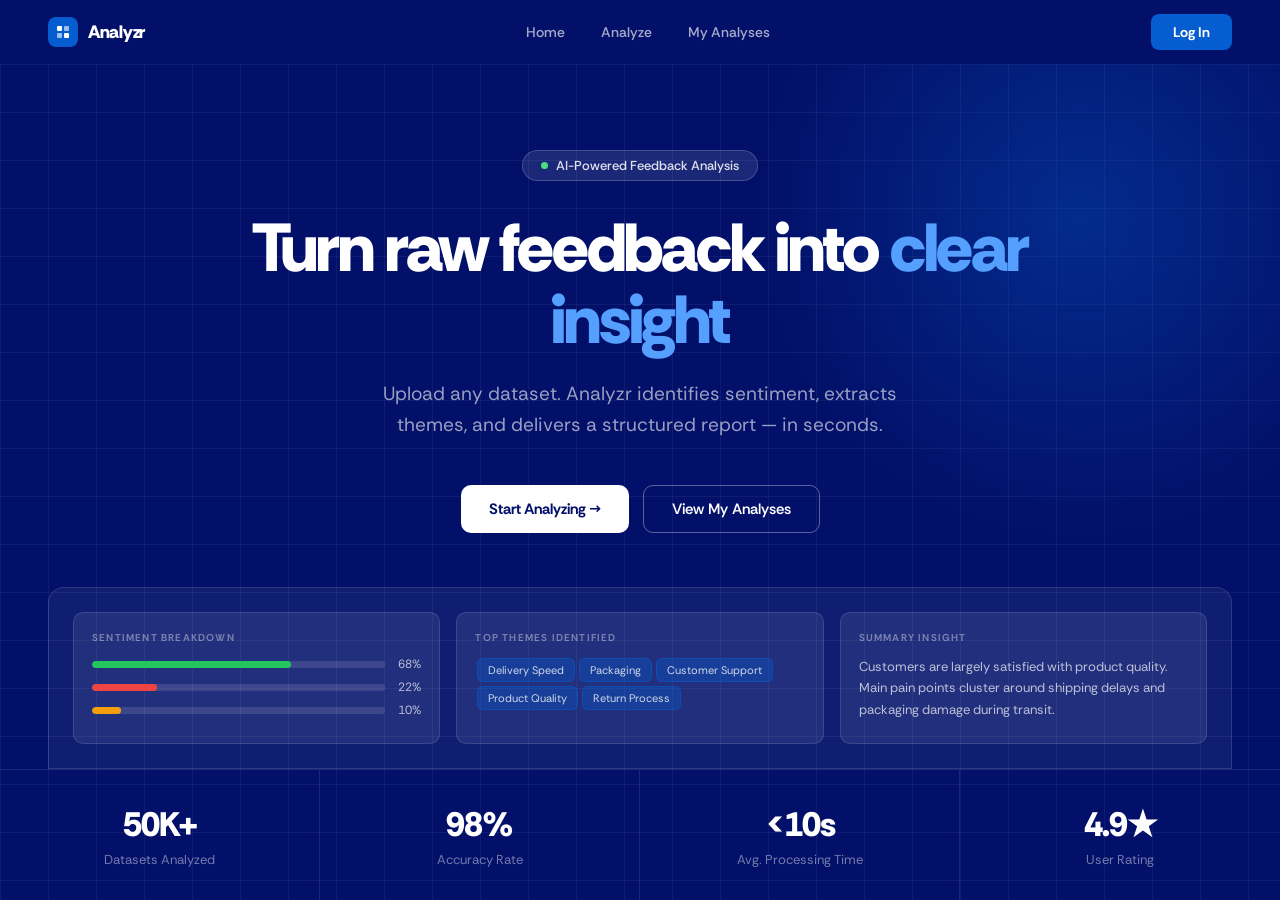
==== hifi.html @ 4364d738 "HiFi frontend" ====
<!DOCTYPE html>
<html lang="en">
<head>
<meta charset="UTF-8"/>
<meta name="viewport" content="width=device-width, initial-scale=1.0"/>
<link href="https://fonts.googleapis.com/css2?family=Rethink+Sans:wght@400;500;600;700;800&display=swap" rel="stylesheet"/>
<style>
*{margin:0;padding:0;box-sizing:border-box;}
:root{
  --navy:#021069;
  --blue:#055DCF;
  --white:#FFFFFF;
  --black:#000000;
  --gray-50:#F7F8FA;
  --gray-100:#EAECF0;
  --gray-200:#D0D5DD;
  --gray-400:#98A2B3;
  --gray-600:#475467;
  --gray-800:#1D2939;
}
body{font-family:'Rethink Sans',sans-serif;background:#F7F8FA;color:#1D2939;overflow-x:hidden;}

/* NAV */
nav{position:fixed;top:0;left:0;right:0;z-index:100;background:#021069;display:flex;align-items:center;justify-content:space-between;padding:0 48px;height:64px;}
.nav-logo{display:flex;align-items:center;gap:10px;color:#fff;font-size:18px;font-weight:800;letter-spacing:-0.3px;cursor:pointer;}
.nav-logo-icon{width:30px;height:30px;background:#055DCF;border-radius:8px;display:flex;align-items:center;justify-content:center;}
.nav-links{display:flex;align-items:center;gap:4px;}
.nav-link{color:rgba(255,255,255,0.65);font-size:14px;font-weight:500;padding:8px 16px;border-radius:8px;cursor:pointer;transition:all 0.18s;}
.nav-link:hover,.nav-link.active{color:#fff;background:rgba(255,255,255,0.1);}
.nav-btn{background:#055DCF;color:#fff;font-family:'Rethink Sans',sans-serif;font-size:14px;font-weight:700;padding:9px 22px;border-radius:8px;border:none;cursor:pointer;transition:background 0.18s;}
.nav-btn:hover{background:#044ab8;}

/* PAGE */
.page{display:none;padding-top:64px;min-height:100vh;}
.page.active{display:block;animation:fadeUp 0.25s ease;}
@keyframes fadeUp{from{opacity:0;transform:translateY(6px);}to{opacity:1;transform:translateY(0);}}

/* ── HERO ── */
.hero{background:#021069;min-height:calc(100vh - 64px);display:flex;flex-direction:column;position:relative;overflow:hidden;}
.hero-grid{position:absolute;inset:0;background-image:linear-gradient(rgba(255,255,255,0.05) 1px,transparent 1px),linear-gradient(90deg,rgba(255,255,255,0.05) 1px,transparent 1px);background-size:48px 48px;}
.hero-orb{position:absolute;width:700px;height:700px;border-radius:50%;background:radial-gradient(circle,rgba(5,93,207,0.35) 0%,transparent 65%);top:-200px;right:-150px;pointer-events:none;}
.hero-body{position:relative;z-index:2;display:flex;flex-direction:column;align-items:center;justify-content:center;flex:1;text-align:center;padding:80px 48px 48px;}
.hero-pill{display:inline-flex;align-items:center;gap:8px;background:rgba(255,255,255,0.1);border:1px solid rgba(255,255,255,0.18);border-radius:100px;padding:6px 18px;margin-bottom:32px;}
.hero-pill-dot{width:7px;height:7px;border-radius:50%;background:#4ADE80;}
.hero-pill span{color:rgba(255,255,255,0.85);font-size:13px;font-weight:500;}
h1.hero-title{font-size:68px;font-weight:800;color:#fff;line-height:1.05;letter-spacing:-2px;max-width:800px;margin-bottom:22px;}
h1.hero-title em{font-style:normal;color:#55A0FF;}
p.hero-sub{font-size:19px;color:rgba(255,255,255,0.6);line-height:1.65;max-width:540px;margin-bottom:44px;}
.hero-ctas{display:flex;gap:14px;}
.btn-white{background:#fff;color:#021069;font-family:'Rethink Sans',sans-serif;font-size:15px;font-weight:700;padding:13px 28px;border-radius:10px;border:none;cursor:pointer;transition:all 0.18s;}
.btn-white:hover{background:#E8F0FC;color:#021069;}
.btn-outline{background:transparent;color:#fff;font-family:'Rethink Sans',sans-serif;font-size:15px;font-weight:600;padding:13px 28px;border-radius:10px;border:1.5px solid rgba(255,255,255,0.35);cursor:pointer;transition:all 0.18s;}
.btn-outline:hover{background:rgba(255,255,255,0.08);}
.hero-preview{position:relative;z-index:2;margin:0 48px;background:rgba(255,255,255,0.06);border:1px solid rgba(255,255,255,0.12);border-radius:16px 16px 0 0;padding:24px;display:grid;grid-template-columns:1fr 1fr 1fr;gap:16px;}
.prev-card{background:rgba(255,255,255,0.08);border:1px solid rgba(255,255,255,0.12);border-radius:10px;padding:18px;}
.prev-eyebrow{font-size:10px;font-weight:700;color:rgba(255,255,255,0.4);text-transform:uppercase;letter-spacing:1.2px;margin-bottom:12px;}
.prev-bar-row{display:flex;align-items:center;gap:8px;margin-bottom:7px;}
.prev-bar-bg{flex:1;height:7px;border-radius:4px;background:rgba(255,255,255,0.12);overflow:hidden;}
.prev-bar-fill{height:100%;border-radius:4px;}
.prev-bar-label{font-size:12px;color:rgba(255,255,255,0.55);min-width:28px;text-align:right;}
.prev-chip{display:inline-block;background:rgba(5,93,207,0.35);border:1px solid rgba(5,93,207,0.5);border-radius:6px;padding:4px 10px;font-size:11px;color:rgba(255,255,255,0.8);margin:2px;}
.hero-stats{position:relative;z-index:2;display:grid;grid-template-columns:repeat(4,1fr);border-top:1px solid rgba(255,255,255,0.1);}
.hero-stat{text-align:center;padding:32px 16px;border-right:1px solid rgba(255,255,255,0.1);}
.hero-stat:last-child{border-right:none;}
.hero-stat-n{font-size:34px;font-weight:800;color:#fff;letter-spacing:-1px;}
.hero-stat-l{font-size:13px;color:rgba(255,255,255,0.45);margin-top:4px;}

/* ── LOGIN ── */
.login-wrap{min-height:calc(100vh - 64px);display:flex;align-items:center;justify-content:center;padding:40px 24px;background:#F7F8FA;}
.login-box{display:flex;width:100%;max-width:1080px;border-radius:20px;overflow:hidden;box-shadow:0 20px 64px rgba(2,16,105,0.14);}
.login-l{background:#021069;flex:1;padding:56px 48px;display:flex;flex-direction:column;justify-content:space-between;position:relative;overflow:hidden;}
.login-l-grid{position:absolute;inset:0;background-image:linear-gradient(rgba(255,255,255,0.04) 1px,transparent 1px),linear-gradient(90deg,rgba(255,255,255,0.04) 1px,transparent 1px);background-size:36px 36px;}
.login-l-inner{position:relative;z-index:1;}
.login-brand{font-size:22px;font-weight:800;color:#fff;margin-bottom:52px;}
.login-hl{font-size:42px;font-weight:800;color:#fff;line-height:1.1;letter-spacing:-1.2px;margin-bottom:16px;}
.login-hl-sub{font-size:15px;color:rgba(255,255,255,0.55);line-height:1.65;}
.login-tags{position:relative;z-index:1;display:flex;flex-wrap:wrap;gap:8px;}
.login-tag{background:rgba(255,255,255,0.1);border:1px solid rgba(255,255,255,0.18);border-radius:100px;padding:7px 16px;font-size:13px;color:rgba(255,255,255,0.8);}
.login-r{background:#fff;flex:0 0 420px;padding:56px 48px;display:flex;flex-direction:column;justify-content:center;}
.login-r-title{font-size:27px;font-weight:800;color:#021069;letter-spacing:-0.5px;margin-bottom:6px;}
.login-r-sub{font-size:14px;color:#98A2B3;margin-bottom:36px;}
.form-label{display:block;font-size:13px;font-weight:600;color:#475467;margin-bottom:5px;}
.form-input{width:100%;padding:12px 14px;border:1.5px solid #EAECF0;border-radius:9px;font-family:'Rethink Sans',sans-serif;font-size:14px;color:#1D2939;outline:none;transition:border-color 0.18s;margin-bottom:18px;}
.form-input:focus{border-color:#055DCF;}
.form-input::placeholder{color:#D0D5DD;}
.form-row{display:flex;justify-content:space-between;align-items:center;margin-bottom:5px;}
.form-forgot{font-size:12px;color:#055DCF;font-weight:600;cursor:pointer;}
.btn-navy{width:100%;background:#021069;color:#fff;font-family:'Rethink Sans',sans-serif;font-size:15px;font-weight:700;padding:13px;border-radius:9px;border:none;cursor:pointer;transition:background 0.18s;margin-top:4px;}
.btn-navy:hover{background:#000;}
.form-div{display:flex;align-items:center;gap:12px;margin:20px 0;font-size:13px;color:#D0D5DD;}
.form-div::before,.form-div::after{content:'';flex:1;height:1px;background:#EAECF0;}
.btn-google{width:100%;background:#fff;color:#475467;font-family:'Rethink Sans',sans-serif;font-size:14px;font-weight:600;padding:12px;border-radius:9px;border:1.5px solid #EAECF0;cursor:pointer;display:flex;align-items:center;justify-content:center;gap:9px;transition:all 0.18s;}
.btn-google:hover{border-color:#D0D5DD;background:#F7F8FA;}
.form-signup{text-align:center;margin-top:20px;font-size:13px;color:#98A2B3;}
.form-signup a{color:#055DCF;font-weight:700;cursor:pointer;}

/* ── UPLOAD ── */
.inner-page{padding:40px 48px;}
.ph-eyebrow{font-size:11px;font-weight:700;color:#055DCF;text-transform:uppercase;letter-spacing:1.5px;margin-bottom:6px;}
.ph-title{font-size:34px;font-weight:800;color:#021069;letter-spacing:-0.8px;margin-bottom:6px;}
.ph-sub{font-size:14px;color:#98A2B3;margin-bottom:36px;}
.upload-layout{display:grid;grid-template-columns:1fr 360px;gap:20px;}
.card{background:#fff;border:1px solid #EAECF0;border-radius:14px;padding:28px;margin-bottom:16px;}
.card-title{font-size:15px;font-weight:700;color:#021069;margin-bottom:4px;}
.card-sub{font-size:13px;color:#98A2B3;margin-bottom:20px;}
.dropzone{border:2px dashed #D0D5DD;border-radius:12px;padding:44px 24px;text-align:center;cursor:pointer;transition:all 0.18s;}
.dropzone:hover,.dropzone.dz-active{border-color:#055DCF;background:#EEF4FF;}
.dz-icon{width:48px;height:48px;background:#EEF4FF;border-radius:12px;display:flex;align-items:center;justify-content:center;margin:0 auto 14px;}
.dz-title{font-size:14px;font-weight:600;color:#1D2939;margin-bottom:5px;}
.dz-sub{font-size:13px;color:#98A2B3;}
.btn-blue{background:#055DCF;color:#fff;font-family:'Rethink Sans',sans-serif;font-size:13px;font-weight:700;padding:9px 18px;border-radius:8px;border:none;cursor:pointer;display:inline-flex;align-items:center;gap:6px;margin-top:14px;transition:background 0.18s;}
.btn-blue:hover{background:#044ab8;}
.file-prev{border:1px solid #EAECF0;border-radius:10px;padding:12px 16px;display:flex;align-items:center;gap:12px;margin-top:14px;background:#F7F8FA;}
.file-prev-icon{width:34px;height:34px;background:#EEF4FF;border-radius:8px;display:flex;align-items:center;justify-content:center;flex-shrink:0;}
.file-prev-name{font-size:14px;font-weight:600;color:#1D2939;}
.file-prev-size{font-size:12px;color:#98A2B3;}
.file-prev-rm{margin-left:auto;color:#98A2B3;cursor:pointer;font-size:20px;line-height:1;}
.sel-label{font-size:13px;font-weight:600;color:#475467;margin-bottom:6px;}
.sel{width:100%;padding:10px 13px;border:1.5px solid #EAECF0;border-radius:9px;font-family:'Rethink Sans',sans-serif;font-size:14px;color:#1D2939;background:#fff;outline:none;margin-bottom:16px;}
.sel:focus{border-color:#055DCF;}
.opt-chip{display:inline-flex;align-items:center;gap:7px;padding:10px 16px;border-radius:8px;font-size:14px;font-weight:500;cursor:pointer;margin:4px 4px 4px 0;}
.opt-chip.on{background:#EEF4FF;color:#021069;font-weight:700;}
.opt-chip.off{background:#F7F8FA;border:1px solid #EAECF0;color:#475467;}
.btn-run{width:100%;background:#021069;color:#fff;font-family:'Rethink Sans',sans-serif;font-size:16px;font-weight:700;padding:15px;border-radius:12px;border:none;cursor:pointer;display:flex;align-items:center;justify-content:center;gap:10px;transition:background 0.18s;margin-top:4px;}
.btn-run:hover{background:#000;}
.prog-label-row{display:flex;justify-content:space-between;margin-bottom:6px;}
.prog-label{font-size:13px;color:#475467;}
.prog-pct{font-size:13px;font-weight:700;color:#055DCF;}
.prog-track{background:#EAECF0;border-radius:100px;height:6px;overflow:hidden;}
.prog-fill{height:100%;border-radius:100px;background:#055DCF;transition:width 0.4s;}
.step-row{display:flex;align-items:center;gap:10px;margin-bottom:12px;}
.step-num{width:27px;height:27px;border-radius:50%;background:#EEF4FF;color:#055DCF;font-size:12px;font-weight:700;display:flex;align-items:center;justify-content:center;flex-shrink:0;}
.step-num.done{background:#021069;color:#fff;}
.step-text{font-size:14px;color:#475467;}
.fmt-chip{background:#EEF4FF;color:#021069;font-size:12px;font-weight:700;padding:5px 12px;border-radius:100px;display:inline-block;margin:3px 3px 3px 0;}
.tip-row{display:flex;align-items:flex-start;gap:8px;margin-bottom:10px;}
.tip-dot{width:5px;height:5px;border-radius:50%;background:#055DCF;flex-shrink:0;margin-top:7px;}
.tip-text{font-size:13px;color:#475467;line-height:1.5;}

/* ── OUTPUT ── */
.output-layout{display:grid;grid-template-columns:1fr 348px;gap:20px;}
.summary-hero{background:#021069;border-radius:14px;padding:28px;position:relative;overflow:hidden;margin-bottom:16px;}
.summary-hero-grid{position:absolute;inset:0;background-image:linear-gradient(rgba(255,255,255,0.04) 1px,transparent 1px),linear-gradient(90deg,rgba(255,255,255,0.04) 1px,transparent 1px);background-size:32px 32px;}
.s-eyebrow{font-size:10px;font-weight:700;color:rgba(255,255,255,0.45);text-transform:uppercase;letter-spacing:1.5px;margin-bottom:10px;position:relative;}
.s-text{font-size:16px;line-height:1.7;color:rgba(255,255,255,0.85);position:relative;}
.metrics-4{display:grid;grid-template-columns:repeat(4,1fr);gap:12px;margin-bottom:16px;}
.metric-box{background:#fff;border:1px solid #EAECF0;border-radius:12px;padding:18px;}
.metric-lbl{font-size:11px;font-weight:700;color:#98A2B3;text-transform:uppercase;letter-spacing:0.8px;margin-bottom:6px;}
.metric-val{font-size:28px;font-weight:800;letter-spacing:-1px;}
.metric-hint{font-size:12px;color:#98A2B3;margin-top:2px;}
.badge{display:inline-block;padding:4px 12px;border-radius:100px;font-size:12px;font-weight:700;}
.badge-green{background:#DCFCE7;color:#166534;}
.badge-red{background:#FEE2E2;color:#991B1B;}
.badge-blue{background:#EEF4FF;color:#021069;}
.fb-item{display:flex;align-items:flex-start;gap:10px;padding:12px;border-radius:10px;margin-bottom:8px;}
.fb-item.pos{background:#F0FDF4;}
.fb-item.neg{background:#FFF5F5;}
.fb-dot{width:19px;height:19px;border-radius:50%;display:flex;align-items:center;justify-content:center;font-size:10px;flex-shrink:0;margin-top:2px;}
.fb-dot.pos{background:#22C55E;color:#fff;}
.fb-dot.neg{background:#EF4444;color:#fff;}
.fb-text{font-size:14px;color:#475467;line-height:1.5;}
.theme-row{display:flex;align-items:center;justify-content:space-between;padding:10px 14px;background:#F7F8FA;border-radius:8px;margin-bottom:6px;}
.theme-name{font-size:14px;color:#475467;}
.theme-cnt{font-size:13px;font-weight:700;color:#055DCF;}
.cat-bar-row{margin-bottom:12px;}
.cat-bar-top{display:flex;justify-content:space-between;margin-bottom:4px;}
.cat-bar-lbl{font-size:13px;color:#475467;}
.cat-bar-pct{font-size:13px;font-weight:700;}
.cat-bar-track{background:#EAECF0;border-radius:4px;height:7px;}
.cat-bar-fill{height:100%;border-radius:4px;}
.btn-dark{width:100%;background:#021069;color:#fff;font-family:'Rethink Sans',sans-serif;font-size:15px;font-weight:700;padding:13px;border-radius:10px;border:none;cursor:pointer;display:flex;align-items:center;justify-content:center;gap:8px;margin-bottom:8px;transition:background 0.18s;}
.btn-dark:hover{background:#000;}
.btn-blue-full{width:100%;background:#055DCF;color:#fff;font-family:'Rethink Sans',sans-serif;font-size:15px;font-weight:700;padding:13px;border-radius:10px;border:none;cursor:pointer;display:flex;align-items:center;justify-content:center;gap:8px;transition:background 0.18s;}
.btn-blue-full:hover{background:#044ab8;}

/* ── RECENT (NotebookLM-style) ── */
.recent-page-bg{background:#111827;min-height:calc(100vh - 64px);padding:40px 48px;}
/* top bar */
.rec-topbar{display:flex;align-items:center;justify-content:space-between;margin-bottom:36px;}
.rec-tabs-wrap{display:flex;align-items:center;gap:24px;}
.rec-tab{font-size:15px;font-weight:500;color:rgba(255,255,255,0.45);cursor:pointer;padding-bottom:4px;border-bottom:2px solid transparent;transition:all 0.18s;}
.rec-tab.active{color:#fff;font-weight:700;border-bottom-color:#055DCF;}
.rec-toolbar{display:flex;align-items:center;gap:10px;}
.rec-search{display:flex;align-items:center;gap:8px;background:#1F2937;border:1px solid #374151;border-radius:9px;padding:9px 14px;}
.rec-search input{background:transparent;border:none;outline:none;color:#fff;font-family:'Rethink Sans',sans-serif;font-size:14px;width:190px;}
.rec-search input::placeholder{color:rgba(255,255,255,0.3);}
.rec-view-btns{display:flex;gap:2px;background:#1F2937;border:1px solid #374151;border-radius:8px;padding:3px;}
.rec-view-btn{width:32px;height:28px;border-radius:6px;display:flex;align-items:center;justify-content:center;cursor:pointer;color:rgba(255,255,255,0.4);transition:all 0.18s;}
.rec-view-btn.active{background:#374151;color:#fff;}
.rec-sort{display:flex;align-items:center;gap:6px;background:#1F2937;border:1px solid #374151;border-radius:9px;padding:8px 14px;font-size:14px;color:rgba(255,255,255,0.7);cursor:pointer;}
.btn-create{background:#055DCF;color:#fff;font-family:'Rethink Sans',sans-serif;font-size:14px;font-weight:700;padding:10px 20px;border-radius:9px;border:none;cursor:pointer;display:flex;align-items:center;gap:7px;transition:background 0.18s;}
.btn-create:hover{background:#044ab8;}
/* section label */
.sec-label{font-size:12px;font-weight:700;color:rgba(255,255,255,0.35);text-transform:uppercase;letter-spacing:1.5px;margin-bottom:16px;}
/* notebook grid */
.nb-grid{display:grid;grid-template-columns:repeat(4,1fr);gap:14px;margin-bottom:40px;}
/* create card */
.nb-create{border:1.5px dashed #374151;border-radius:14px;display:flex;flex-direction:column;align-items:center;justify-content:center;text-align:center;min-height:180px;cursor:pointer;transition:all 0.18s;background:transparent;}
.nb-create:hover{border-color:#055DCF;background:rgba(5,93,207,0.06);}
.nb-create-circle{width:48px;height:48px;border-radius:50%;background:#1F2937;display:flex;align-items:center;justify-content:center;margin-bottom:10px;font-size:22px;color:rgba(255,255,255,0.35);}
.nb-create-lbl{font-size:14px;font-weight:600;color:rgba(255,255,255,0.35);}
/* notebook card */
.nb-card{border-radius:14px;padding:20px;min-height:180px;display:flex;flex-direction:column;justify-content:space-between;cursor:pointer;transition:transform 0.18s,box-shadow 0.18s;position:relative;overflow:hidden;}
.nb-card:hover{transform:translateY(-3px);box-shadow:0 12px 32px rgba(0,0,0,0.3);}
.nb-card-top{display:flex;align-items:flex-start;justify-content:space-between;}
.nb-icon{width:44px;height:44px;border-radius:10px;display:flex;align-items:center;justify-content:center;margin-bottom:12px;flex-shrink:0;}
.nb-menu{color:rgba(255,255,255,0.35);font-size:18px;cursor:pointer;line-height:1;padding:2px 6px;border-radius:6px;transition:all 0.15s;}
.nb-menu:hover{background:rgba(255,255,255,0.1);color:#fff;}
.nb-title{font-size:15px;font-weight:700;color:#fff;line-height:1.35;margin-bottom:6px;}
.nb-meta{font-size:12px;color:rgba(255,255,255,0.4);}
.nb-badge{display:inline-block;font-size:10px;font-weight:700;padding:3px 9px;border-radius:100px;text-transform:uppercase;letter-spacing:0.5px;margin-bottom:8px;}
/* card color palettes */
.nb-green{background:#1A2E1E;}
.nb-green .nb-icon{background:#234728;}
.nb-blue{background:#0F2044;}
.nb-blue .nb-icon{background:#163066;}
.nb-purple{background:#1E1040;}
.nb-purple .nb-icon{background:#2A1858;}
.nb-teal{background:#0D2C2C;}
.nb-teal .nb-icon{background:#133E3E;}
.nb-amber{background:#2C1E08;}
.nb-amber .nb-icon{background:#3D2A0B;}
.nb-crimson{background:#2C0E0E;}
.nb-crimson .nb-icon{background:#3E1313;}
.nb-slate{background:#141D2C;}
.nb-slate .nb-icon{background:#1C2940;}
.nb-olive{background:#222810;}
.nb-olive .nb-icon{background:#2E3517;}
/* status badge colors */
.badge-pos{background:rgba(34,197,94,0.18);color:#4ADE80;}
.badge-neg{background:rgba(239,68,68,0.18);color:#F87171;}
.badge-neu{background:rgba(5,93,207,0.25);color:#7FAAFF;}
.badge-warn{background:rgba(245,158,11,0.18);color:#FCD34D;}

/* TOAST */
.toast{position:fixed;bottom:28px;right:28px;background:#021069;color:#fff;padding:13px 18px;border-radius:10px;font-size:14px;font-weight:600;display:none;z-index:999;align-items:center;gap:9px;box-shadow:0 8px 24px rgba(2,16,105,0.3);}
.toast.show{display:flex;}
</style>
</head>
<body>

<!-- NAV -->
<nav>
  <div class="nav-logo" onclick="goto('hero')">
    <div class="nav-logo-icon">
      <svg width="16" height="16" viewBox="0 0 16 16" fill="none"><rect x="2" y="2" width="5" height="5" rx="1" fill="#fff"/><rect x="9" y="2" width="5" height="5" rx="1" fill="#fff" opacity=".6"/><rect x="2" y="9" width="5" height="5" rx="1" fill="#fff" opacity=".6"/><rect x="9" y="9" width="5" height="5" rx="1" fill="#fff"/></svg>
    </div>
    Analyzr
  </div>
  <div class="nav-links">
    <span class="nav-link" onclick="goto('hero')">Home</span>
    <span class="nav-link" onclick="goto('upload')">Analyze</span>
    <span class="nav-link" onclick="goto('recent')">My Analyses</span>
  </div>
  <button class="nav-btn" onclick="goto('login')">Log In</button>
</nav>

<!-- HERO -->
<div class="page active" id="page-hero">
  <div class="hero">
    <div class="hero-grid"></div>
    <div class="hero-orb"></div>
    <div class="hero-body">
      <div class="hero-pill"><div class="hero-pill-dot"></div><span>AI-Powered Feedback Analysis</span></div>
      <h1 class="hero-title">Turn raw feedback into <em>clear insight</em></h1>
      <p class="hero-sub">Upload any dataset. Analyzr identifies sentiment, extracts themes, and delivers a structured report — in seconds.</p>
      <div class="hero-ctas">
        <button class="btn-white" onclick="goto('upload')">Start Analyzing →</button>
        <button class="btn-outline" onclick="goto('recent')">View My Analyses</button>
      </div>
    </div>
    <div class="hero-preview">
      <div class="prev-card">
        <div class="prev-eyebrow">Sentiment Breakdown</div>
        <div class="prev-bar-row"><div class="prev-bar-bg"><div class="prev-bar-fill" style="width:68%;background:#22C55E;"></div></div><div class="prev-bar-label" style="color:rgba(255,255,255,0.7);">68%</div></div>
        <div class="prev-bar-row"><div class="prev-bar-bg"><div class="prev-bar-fill" style="width:22%;background:#EF4444;"></div></div><div class="prev-bar-label" style="color:rgba(255,255,255,0.7);">22%</div></div>
        <div class="prev-bar-row"><div class="prev-bar-bg"><div class="prev-bar-fill" style="width:10%;background:#F59E0B;"></div></div><div class="prev-bar-label" style="color:rgba(255,255,255,0.7);">10%</div></div>
      </div>
      <div class="prev-card">
        <div class="prev-eyebrow">Top Themes Identified</div>
        <div><div class="prev-chip">Delivery Speed</div><div class="prev-chip">Packaging</div><div class="prev-chip">Customer Support</div><div class="prev-chip">Product Quality</div><div class="prev-chip">Return Process</div></div>
      </div>
      <div class="prev-card">
        <div class="prev-eyebrow">Summary Insight</div>
        <div style="font-size:13px;color:rgba(255,255,255,0.7);line-height:1.65;">Customers are largely satisfied with product quality. Main pain points cluster around shipping delays and packaging damage during transit.</div>
      </div>
    </div>
    <div class="hero-stats">
      <div class="hero-stat"><div class="hero-stat-n">50K+</div><div class="hero-stat-l">Datasets Analyzed</div></div>
      <div class="hero-stat"><div class="hero-stat-n">98%</div><div class="hero-stat-l">Accuracy Rate</div></div>
      <div class="hero-stat"><div class="hero-stat-n">&lt;10s</div><div class="hero-stat-l">Avg. Processing Time</div></div>
      <div class="hero-stat"><div class="hero-stat-n">4.9★</div><div class="hero-stat-l">User Rating</div></div>
    </div>
  </div>
</div>

<!-- LOGIN -->
<div class="page" id="page-login">
  <div class="login-wrap">
    <div class="login-box">
      <div class="login-l">
        <div class="login-l-grid"></div>
        <div class="login-l-inner">
          <div class="login-brand">⬡ Analyzr</div>
          <div class="login-hl">Insights that<br/>move teams<br/>forward.</div>
          <div class="login-hl-sub" style="margin-bottom:0;">Connect your feedback data and let AI surface what truly matters for your business.</div>
        </div>
        <div class="login-tags">
          <div class="login-tag">✓ Sentiment Analysis</div>
          <div class="login-tag">✓ Theme Extraction</div>
          <div class="login-tag">✓ Instant Reports</div>
          <div class="login-tag">✓ CSV & Excel</div>
          <div class="login-tag">✓ PDF Export</div>
        </div>
      </div>
      <div class="login-r">
        <div class="login-r-title">Welcome back</div>
        <div class="login-r-sub">Sign in to your Analyzr account to continue.</div>
        <label class="form-label">Email address</label>
        <input class="form-input" type="email" placeholder="you@company.com"/>
        <div class="form-row"><label class="form-label" style="margin:0;">Password</label><span class="form-forgot">Forgot password?</span></div>
        <input class="form-input" type="password" placeholder="••••••••" style="margin-top:5px;"/>
        <button class="btn-navy" onclick="goto('upload');toast('✓ Signed in successfully')">Sign in</button>
        <div class="form-div">or</div>
        <button class="btn-google" onclick="goto('upload');toast('✓ Signed in with Google')">
          <svg width="17" height="17" viewBox="0 0 18 18"><path d="M17.64 9.2c0-.637-.057-1.251-.164-1.84H9v3.481h4.844c-.209 1.125-.843 2.078-1.796 2.717v2.258h2.908c1.702-1.567 2.684-3.874 2.684-6.615z" fill="#4285F4"/><path d="M9 18c2.43 0 4.467-.806 5.956-2.184l-2.908-2.258c-.806.54-1.837.86-3.048.86-2.344 0-4.328-1.584-5.036-3.711H.957v2.332A8.997 8.997 0 0 0 9 18z" fill="#34A853"/><path d="M3.964 10.707A5.41 5.41 0 0 1 3.682 9c0-.593.102-1.17.282-1.707V4.961H.957A8.996 8.996 0 0 0 0 9c0 1.452.348 2.827.957 4.039l3.007-2.332z" fill="#FBBC05"/><path d="M9 3.58c1.321 0 2.508.454 3.44 1.345l2.582-2.58C13.463.891 11.426 0 9 0A8.997 8.997 0 0 0 .957 4.961L3.964 6.293C4.672 4.163 6.656 3.58 9 3.58z" fill="#EA4335"/></svg>
          Continue with Google
        </button>
        <div class="form-signup">Don't have an account? <a onclick="toast('Sign up coming soon!')">Sign up free</a></div>
      </div>
    </div>
  </div>
</div>

<!-- UPLOAD -->
<div class="page" id="page-upload">
  <div class="inner-page">
    <div class="ph-eyebrow">New Analysis</div>
    <div class="ph-title">Upload & Analyze</div>
    <div class="ph-sub">Upload your feedback dataset and configure the analysis parameters below.</div>
    <div class="upload-layout">
      <div>
        <div class="card">
          <div class="card-title">Upload Feedback Data</div>
          <div class="card-sub">Drag & drop your file or click to browse</div>
          <div class="dropzone" id="dz" ondragover="event.preventDefault();this.classList.add('dz-active')" ondragleave="this.classList.remove('dz-active')" ondrop="onDrop(event)" onclick="document.getElementById('fi').click()">
            <div class="dz-icon"><svg width="22" height="22" viewBox="0 0 24 24" fill="none" stroke="#055DCF" stroke-width="2" stroke-linecap="round"><polyline points="16 16 12 12 8 16"/><line x1="12" y1="12" x2="12" y2="21"/><path d="M20.39 18.39A5 5 0 0 0 18 9h-1.26A8 8 0 1 0 3 16.3"/></svg></div>
            <div class="dz-title">Drop your CSV or Excel file here</div>
            <div class="dz-sub">Supports .csv, .xlsx, .xls — up to 50MB</div>
            <button class="btn-blue">
              <svg width="13" height="13" viewBox="0 0 24 24" fill="none" stroke="#fff" stroke-width="2.5"><path d="M21 15v4a2 2 0 0 1-2 2H5a2 2 0 0 1-2-2v-4"/><polyline points="17 8 12 3 7 8"/><line x1="12" y1="3" x2="12" y2="15"/></svg>
              Browse Files
            </button>
          </div>
          <input id="fi" type="file" accept=".csv,.xlsx,.xls" style="display:none" onchange="onFileSelect(event)"/>
          <div class="file-prev" id="fp" style="display:none">
            <div class="file-prev-icon"><svg width="16" height="16" viewBox="0 0 24 24" fill="none" stroke="#055DCF" stroke-width="2"><path d="M14 2H6a2 2 0 0 0-2 2v16a2 2 0 0 0 2 2h12a2 2 0 0 0 2-2V8z"/><polyline points="14 2 14 8 20 8"/></svg></div>
            <div><div class="file-prev-name" id="fn">feedback_q3.csv</div><div class="file-prev-size" id="fs">2.4 MB</div></div>
            <div class="file-prev-rm" onclick="rmFile()">×</div>
          </div>
        </div>
        <div class="card">
          <div class="card-title">Configure Columns</div>
          <div class="card-sub">Tell Analyzr which column contains the feedback text</div>
          <div class="sel-label">Feedback Column</div>
          <select class="sel"><option>— Select a column —</option><option selected>feedback_text</option><option>comments</option><option>review_body</option></select>
          <div class="sel-label">Category Column <span style="color:#98A2B3;font-weight:400;">(optional)</span></div>
          <select class="sel"><option>— None —</option><option>product_category</option><option>region</option></select>
        </div>
        <div class="card">
          <div class="card-title">Analysis Options</div>
          <div class="card-sub">Choose what to extract from the feedback</div>
          <div style="margin-bottom:20px;">
            <span class="opt-chip on"><input type="checkbox" checked style="accent-color:#021069;"/> Sentiment Analysis</span>
            <span class="opt-chip on"><input type="checkbox" checked style="accent-color:#021069;"/> Theme Extraction</span>
            <span class="opt-chip off"><input type="checkbox" style="accent-color:#055DCF;"/> Keyword Frequency</span>
            <span class="opt-chip off"><input type="checkbox" style="accent-color:#055DCF;"/> Executive Summary</span>
          </div>
          <button class="btn-run" onclick="runAnalysis()">
            <svg width="16" height="16" viewBox="0 0 24 24" fill="none" stroke="#fff" stroke-width="2.5"><polygon points="5 3 19 12 5 21 5 3"/></svg>
            Run Analysis
          </button>
          <div id="prog-wrap" style="display:none;margin-top:20px;">
            <div class="prog-label-row"><span class="prog-label" id="prog-lbl">Processing…</span><span class="prog-pct" id="prog-pct">0%</span></div>
            <div class="prog-track"><div class="prog-fill" id="prog-fill" style="width:0%"></div></div>
          </div>
        </div>
      </div>
      <div>
        <div class="card">
          <div class="card-title" style="margin-bottom:16px;">Processing Steps</div>
          <div id="steps">
            <div class="step-row"><div class="step-num" id="st1">1</div><div class="step-text">Upload & Validate File</div></div>
            <div class="step-row"><div class="step-num" id="st2">2</div><div class="step-text">Parse Feedback Column</div></div>
            <div class="step-row"><div class="step-num" id="st3">3</div><div class="step-text">Run Sentiment Model</div></div>
            <div class="step-row"><div class="step-num" id="st4">4</div><div class="step-text">Extract Themes</div></div>
            <div class="step-row"><div class="step-num" id="st5">5</div><div class="step-text">Generate Summary</div></div>
          </div>
        </div>
        <div class="card">
          <div class="card-title" style="margin-bottom:12px;">Supported Formats</div>
          <div class="fmt-chip">CSV</div><div class="fmt-chip">XLSX</div><div class="fmt-chip">XLS</div>
          <div style="margin-top:16px;">
            <div class="tip-row"><div class="tip-dot"></div><div class="tip-text">Ensure your file has a header row</div></div>
            <div class="tip-row"><div class="tip-dot"></div><div class="tip-text">Remove personally identifiable information before uploading</div></div>
            <div class="tip-row"><div class="tip-dot"></div><div class="tip-text">Minimum 10 rows recommended for accurate results</div></div>
          </div>
        </div>
      </div>
    </div>
  </div>
</div>

<!-- OUTPUT -->
<div class="page" id="page-output">
  <div class="inner-page">
    <div class="ph-eyebrow">Analysis Complete · feedback_q3.csv</div>
    <div class="ph-title">Results Overview</div>
    <div class="ph-sub">1,284 feedback entries analyzed · Completed in 8.3 seconds</div>
    <div class="output-layout">
      <div>
        <div class="summary-hero">
          <div class="summary-hero-grid"></div>
          <div class="s-eyebrow">AI-Generated Executive Summary</div>
          <div class="s-text">Customers express strong satisfaction with product quality and delivery speed, with 68% of responses carrying positive sentiment. The most recurring concern is packaging damage during transit, cited across 22% of negative reviews. Customer support response times surface as a secondary pain point, particularly for international orders. Immediate action is recommended on packaging standards and support escalation processes.</div>
        </div>
        <div class="metrics-4">
          <div class="metric-box"><div class="metric-lbl">Positive</div><div class="metric-val" style="color:#16A34A;">68%</div><div class="metric-hint">872 entries</div></div>
          <div class="metric-box"><div class="metric-lbl">Negative</div><div class="metric-val" style="color:#DC2626;">22%</div><div class="metric-hint">282 entries</div></div>
          <div class="metric-box"><div class="metric-lbl">Neutral</div><div class="metric-val" style="color:#D97706;">10%</div><div class="metric-hint">130 entries</div></div>
          <div class="metric-box"><div class="metric-lbl">Avg. Score</div><div class="metric-val" style="color:#021069;">7.4</div><div class="metric-hint">out of 10</div></div>
        </div>
        <div class="card">
          <div style="display:flex;align-items:center;justify-content:space-between;margin-bottom:16px;"><div class="card-title" style="margin:0;">Positive Feedback Highlights</div><span class="badge badge-green">872 entries</span></div>
          <div class="fb-item pos"><div class="fb-dot pos">✓</div><div class="fb-text">"Fast delivery and the product was exactly as described. Will definitely order again."</div></div>
          <div class="fb-item pos"><div class="fb-dot pos">✓</div><div class="fb-text">"Amazing quality for the price. Packaging was neat and everything arrived in perfect condition."</div></div>
          <div class="fb-item pos"><div class="fb-dot pos">✓</div><div class="fb-text">"Customer support resolved my issue within an hour. Very impressed with the response time."</div></div>
        </div>
        <div class="card">
          <div style="display:flex;align-items:center;justify-content:space-between;margin-bottom:16px;"><div class="card-title" style="margin:0;">Negative Feedback Highlights</div><span class="badge badge-red">282 entries</span></div>
          <div class="fb-item neg"><div class="fb-dot neg">✕</div><div class="fb-text">"The box arrived completely crushed — item was fine but packaging needs serious improvement."</div></div>
          <div class="fb-item neg"><div class="fb-dot neg">✕</div><div class="fb-text">"Waited 3 days for a reply from support. Unacceptable for a premium product tier."</div></div>
        </div>
      </div>
      <div>
        <div class="card" style="margin-bottom:16px;">
          <div class="card-title" style="margin-bottom:14px;">Top Themes</div>
          <div class="theme-row"><span class="theme-name">Packaging Quality</span><span class="theme-cnt">341</span></div>
          <div class="theme-row"><span class="theme-name">Delivery Speed</span><span class="theme-cnt">289</span></div>
          <div class="theme-row"><span class="theme-name">Product Quality</span><span class="theme-cnt">256</span></div>
          <div class="theme-row"><span class="theme-name">Customer Support</span><span class="theme-cnt">198</span></div>
          <div class="theme-row"><span class="theme-name">Pricing & Value</span><span class="theme-cnt">121</span></div>
          <div class="theme-row"><span class="theme-name">Return Process</span><span class="theme-cnt">79</span></div>
        </div>
        <div class="card" style="margin-bottom:16px;">
          <div class="card-title" style="margin-bottom:16px;">Sentiment by Category</div>
          <div class="cat-bar-row"><div class="cat-bar-top"><span class="cat-bar-lbl">Electronics</span><span class="cat-bar-pct" style="color:#16A34A;">81%</span></div><div class="cat-bar-track"><div class="cat-bar-fill" style="width:81%;background:#22C55E;"></div></div></div>
          <div class="cat-bar-row"><div class="cat-bar-top"><span class="cat-bar-lbl">Apparel</span><span class="cat-bar-pct" style="color:#16A34A;">74%</span></div><div class="cat-bar-track"><div class="cat-bar-fill" style="width:74%;background:#22C55E;"></div></div></div>
          <div class="cat-bar-row"><div class="cat-bar-top"><span class="cat-bar-lbl">Home & Garden</span><span class="cat-bar-pct" style="color:#D97706;">58%</span></div><div class="cat-bar-track"><div class="cat-bar-fill" style="width:58%;background:#F59E0B;"></div></div></div>
          <div class="cat-bar-row"><div class="cat-bar-top"><span class="cat-bar-lbl">Beauty</span><span class="cat-bar-pct" style="color:#DC2626;">44%</span></div><div class="cat-bar-track"><div class="cat-bar-fill" style="width:44%;background:#EF4444;"></div></div></div>
        </div>
        <button class="btn-dark" onclick="toast('✓ Report exported as PDF')">
          <svg width="15" height="15" viewBox="0 0 24 24" fill="none" stroke="#fff" stroke-width="2.5"><path d="M21 15v4a2 2 0 0 1-2 2H5a2 2 0 0 1-2-2v-4"/><polyline points="7 10 12 15 17 10"/><line x1="12" y1="15" x2="12" y2="3"/></svg>
          Export Full Report
        </button>
        <button class="btn-blue-full" onclick="goto('recent');toast('✓ Saved to My Analyses')">
          <svg width="15" height="15" viewBox="0 0 24 24" fill="none" stroke="#fff" stroke-width="2.5"><path d="M19 21H5a2 2 0 0 1-2-2V5a2 2 0 0 1 2-2h11l5 5v11a2 2 0 0 1-2 2z"/><polyline points="17 21 17 13 7 13 7 21"/><polyline points="7 3 7 8 15 8"/></svg>
          Save to My Analyses
        </button>
      </div>
    </div>
  </div>
</div>

<!-- RECENT ANALYSES — NotebookLM layout -->
<div class="page" id="page-recent">
  <div class="recent-page-bg">

    <!-- Top bar -->
    <div class="rec-topbar">
      <div class="rec-tabs-wrap">
        <div class="rec-tab active" onclick="switchTab(this)">All</div>
        <div class="rec-tab" onclick="switchTab(this)">My Analyses</div>
        <div class="rec-tab" onclick="switchTab(this)">Shared</div>
      </div>
      <div class="rec-toolbar">
        <div class="rec-search">
          <svg width="15" height="15" viewBox="0 0 24 24" fill="none" stroke="rgba(255,255,255,0.4)" stroke-width="2"><circle cx="11" cy="11" r="8"/><line x1="21" y1="21" x2="16.65" y2="16.65"/></svg>
          <input placeholder="Search analyses…"/>
        </div>
        <div class="rec-view-btns">
          <div class="rec-view-btn active">
            <svg width="14" height="14" viewBox="0 0 24 24" fill="currentColor"><rect x="3" y="3" width="7" height="7" rx="1"/><rect x="14" y="3" width="7" height="7" rx="1"/><rect x="3" y="14" width="7" height="7" rx="1"/><rect x="14" y="14" width="7" height="7" rx="1"/></svg>
          </div>
          <div class="rec-view-btn">
            <svg width="14" height="14" viewBox="0 0 24 24" fill="none" stroke="currentColor" stroke-width="2"><line x1="3" y1="6" x2="21" y2="6"/><line x1="3" y1="12" x2="21" y2="12"/><line x1="3" y1="18" x2="21" y2="18"/></svg>
          </div>
        </div>
        <div class="rec-sort">
          Most recent
          <svg width="13" height="13" viewBox="0 0 24 24" fill="none" stroke="currentColor" stroke-width="2"><polyline points="6 9 12 15 18 9"/></svg>
        </div>
        <button class="btn-create" onclick="goto('upload')">
          <svg width="13" height="13" viewBox="0 0 24 24" fill="none" stroke="#fff" stroke-width="2.5"><line x1="12" y1="5" x2="12" y2="19"/><line x1="5" y1="12" x2="19" y2="12"/></svg>
          New Analysis
        </button>
      </div>
    </div>

    <!-- My Analyses grid -->
    <div class="sec-label">My Analyses</div>
    <div class="nb-grid">

      <!-- Create new card -->
      <div class="nb-create" onclick="goto('upload')">
        <div class="nb-create-circle">+</div>
        <div class="nb-create-lbl">New Analysis</div>
      </div>

      <!-- Card 1 -->
      <div class="nb-card nb-green" onclick="goto('output')">
        <div>
          <div class="nb-card-top">
            <div class="nb-icon">
              <svg width="22" height="22" viewBox="0 0 24 24" fill="none" stroke="#4ADE80" stroke-width="2"><polyline points="22 12 18 12 15 21 9 3 6 12 2 12"/></svg>
            </div>
            <div class="nb-menu">⋯</div>
          </div>
          <div class="nb-badge badge-pos">68% Positive</div>
          <div class="nb-title">Q3 Customer Feedback Analysis</div>
        </div>
        <div class="nb-meta">May 4, 2026 · 1,284 entries · CSV</div>
      </div>

      <!-- Card 2 -->
      <div class="nb-card nb-blue" onclick="goto('output')">
        <div>
          <div class="nb-card-top">
            <div class="nb-icon">
              <svg width="22" height="22" viewBox="0 0 24 24" fill="none" stroke="#7FAAFF" stroke-width="2"><circle cx="12" cy="12" r="10"/><path d="M12 8v4l3 3"/></svg>
            </div>
            <div class="nb-menu">⋯</div>
          </div>
          <div class="nb-badge badge-neu">Neutral Leaning</div>
          <div class="nb-title">E-commerce Returns Deep Dive</div>
        </div>
        <div class="nb-meta">Apr 28, 2026 · 3,102 entries · XLSX</div>
      </div>

      <!-- Card 3 -->
      <div class="nb-card nb-purple" onclick="goto('output')">
        <div>
          <div class="nb-card-top">
            <div class="nb-icon">
              <svg width="22" height="22" viewBox="0 0 24 24" fill="none" stroke="#C084FC" stroke-width="2"><path d="M17 21v-2a4 4 0 0 0-4-4H5a4 4 0 0 0-4 4v2"/><circle cx="9" cy="7" r="4"/><path d="M23 21v-2a4 4 0 0 0-3-3.87"/><path d="M16 3.13a4 4 0 0 1 0 7.75"/></svg>
            </div>
            <div class="nb-menu">⋯</div>
          </div>
          <div class="nb-badge badge-pos">74% Positive</div>
          <div class="nb-title">Global NPS Survey — Q1 2026</div>
        </div>
        <div class="nb-meta">Apr 15, 2026 · 5 sources merged</div>
      </div>

      <!-- Card 4 -->
      <div class="nb-card nb-teal" onclick="goto('output')">
        <div>
          <div class="nb-card-top">
            <div class="nb-icon">
              <svg width="22" height="22" viewBox="0 0 24 24" fill="none" stroke="#2DD4BF" stroke-width="2"><path d="M21 15a2 2 0 0 1-2 2H7l-4 4V5a2 2 0 0 1 2-2h14a2 2 0 0 1 2 2z"/></svg>
            </div>
            <div class="nb-menu">⋯</div>
          </div>
          <div class="nb-badge badge-neg">31% Negative</div>
          <div class="nb-title">App Store Reviews — iOS & Android</div>
        </div>
        <div class="nb-meta">Mar 22, 2026 · 2,100 entries · CSV</div>
      </div>

      <!-- Card 5 -->
      <div class="nb-card nb-amber" onclick="goto('output')">
        <div>
          <div class="nb-card-top">
            <div class="nb-icon">
              <svg width="22" height="22" viewBox="0 0 24 24" fill="none" stroke="#FCD34D" stroke-width="2"><rect x="2" y="3" width="20" height="14" rx="2"/><line x1="8" y1="21" x2="16" y2="21"/><line x1="12" y1="17" x2="12" y2="21"/></svg>
            </div>
            <div class="nb-menu">⋯</div>
          </div>
          <div class="nb-badge badge-warn">Mixed Signals</div>
          <div class="nb-title">Support Ticket Sentiment Tracker</div>
        </div>
        <div class="nb-meta">Mar 10, 2026 · 890 entries · XLSX</div>
      </div>

      <!-- Card 6 -->
      <div class="nb-card nb-crimson" onclick="goto('output')">
        <div>
          <div class="nb-card-top">
            <div class="nb-icon">
              <svg width="22" height="22" viewBox="0 0 24 24" fill="none" stroke="#F87171" stroke-width="2"><path d="M20.84 4.61a5.5 5.5 0 0 0-7.78 0L12 5.67l-1.06-1.06a5.5 5.5 0 0 0-7.78 7.78l1.06 1.06L12 21.23l7.78-7.78 1.06-1.06a5.5 5.5 0 0 0 0-7.78z"/></svg>
            </div>
            <div class="nb-menu">⋯</div>
          </div>
          <div class="nb-badge badge-neg">42% Negative</div>
          <div class="nb-title">Brand Perception — Social Listening</div>
        </div>
        <div class="nb-meta">Feb 18, 2026 · 4 sources merged</div>
      </div>

      <!-- Card 7 -->
      <div class="nb-card nb-slate" onclick="goto('output')">
        <div>
          <div class="nb-card-top">
            <div class="nb-icon">
              <svg width="22" height="22" viewBox="0 0 24 24" fill="none" stroke="#94A3B8" stroke-width="2"><path d="M12 20h9"/><path d="M16.5 3.5a2.121 2.121 0 0 1 3 3L7 19l-4 1 1-4L16.5 3.5z"/></svg>
            </div>
            <div class="nb-menu">⋯</div>
          </div>
          <div class="nb-badge badge-pos">81% Positive</div>
          <div class="nb-title">Product Launch Feedback — V3.0</div>
        </div>
        <div class="nb-meta">Jan 30, 2026 · 672 entries · CSV</div>
      </div>
    </div>

    <!-- Featured / Templates -->
    <div class="sec-label">Featured Templates</div>
    <div class="nb-grid" style="grid-template-columns:repeat(3,1fr);">
      <div class="nb-card nb-blue" style="min-height:150px;" onclick="toast('CSAT template loaded!')">
        <div>
          <div class="nb-card-top">
            <div class="nb-icon">
              <svg width="22" height="22" viewBox="0 0 24 24" fill="none" stroke="#7FAAFF" stroke-width="2"><polygon points="12 2 15.09 8.26 22 9.27 17 14.14 18.18 21.02 12 17.77 5.82 21.02 7 14.14 2 9.27 8.91 8.26 12 2"/></svg>
            </div>
            <div class="nb-menu">⋯</div>
          </div>
          <div class="nb-title">CSAT Survey Analyzer</div>
        </div>
        <div class="nb-meta">Template · Customer Satisfaction</div>
      </div>
      <div class="nb-card nb-olive" style="min-height:150px;" onclick="toast('Employee Pulse template loaded!')">
        <div>
          <div class="nb-card-top">
            <div class="nb-icon">
              <svg width="22" height="22" viewBox="0 0 24 24" fill="none" stroke="#A3E635" stroke-width="2"><path d="M17 21v-2a4 4 0 0 0-4-4H5a4 4 0 0 0-4 4v2"/><circle cx="9" cy="7" r="4"/><path d="M23 21v-2a4 4 0 0 0-3-3.87"/><path d="M16 3.13a4 4 0 0 1 0 7.75"/></svg>
            </div>
            <div class="nb-menu">⋯</div>
          </div>
          <div class="nb-title">Employee Pulse Survey</div>
        </div>
        <div class="nb-meta">Template · HR & People Ops</div>
      </div>
      <div class="nb-card nb-purple" style="min-height:150px;" onclick="toast('UX Research template loaded!')">
        <div>
          <div class="nb-card-top">
            <div class="nb-icon">
              <svg width="22" height="22" viewBox="0 0 24 24" fill="none" stroke="#C084FC" stroke-width="2"><circle cx="11" cy="11" r="8"/><line x1="21" y1="21" x2="16.65" y2="16.65"/></svg>
            </div>
            <div class="nb-menu">⋯</div>
          </div>
          <div class="nb-title">User Research Synthesis</div>
        </div>
        <div class="nb-meta">Template · UX Research</div>
      </div>
    </div>

  </div>
</div>

<!-- TOAST -->
<div class="toast" id="toastEl">
  <svg width="15" height="15" viewBox="0 0 24 24" fill="none" stroke="#4ADE80" stroke-width="2.5"><polyline points="20 6 9 17 4 12"/></svg>
  <span id="toastMsg">Done!</span>
</div>

<script>
function goto(p){
  document.querySelectorAll('.page').forEach(x=>x.classList.remove('active'));
  document.getElementById('page-'+p).classList.add('active');
  window.scrollTo(0,0);
}
function toast(msg){
  const el=document.getElementById('toastEl');
  document.getElementById('toastMsg').textContent=msg;
  el.classList.add('show');
  setTimeout(()=>el.classList.remove('show'),3000);
}
function onDrop(e){
  e.preventDefault();
  document.getElementById('dz').classList.remove('dz-active');
  const f=e.dataTransfer.files[0];
  if(f)showFile(f);
}
function onFileSelect(e){
  const f=e.target.files[0];
  if(f)showFile(f);
}
function showFile(f){
  document.getElementById('fn').textContent=f.name;
  document.getElementById('fs').textContent=(f.size/1048576).toFixed(1)+' MB';
  document.getElementById('fp').style.display='flex';
  document.getElementById('dz').style.display='none';
}
function rmFile(){
  document.getElementById('fp').style.display='none';
  document.getElementById('dz').style.display='block';
  document.getElementById('fi').value='';
}
function runAnalysis(){
  const pw=document.getElementById('prog-wrap');
  const pf=document.getElementById('prog-fill');
  const pl=document.getElementById('prog-lbl');
  const pp=document.getElementById('prog-pct');
  pw.style.display='block';
  const steps=['Validating file…','Parsing columns…','Running sentiment model…','Extracting themes…','Generating summary…'];
  const sids=['st1','st2','st3','st4','st5'];
  let i=0;
  const iv=setInterval(()=>{
    const pct=Math.round((i+1)/5*100);
    pf.style.width=pct+'%';
    pp.textContent=pct+'%';
    pl.textContent=steps[i]||'Complete!';
    if(sids[i])document.getElementById(sids[i]).classList.add('done');
    i++;
    if(i>=5){clearInterval(iv);setTimeout(()=>goto('output'),500);}
  },700);
}
function switchTab(el){
  document.querySelectorAll('.rec-tab').forEach(t=>t.classList.remove('active'));
  el.classList.add('active');
}
</script>
</body>
</html>
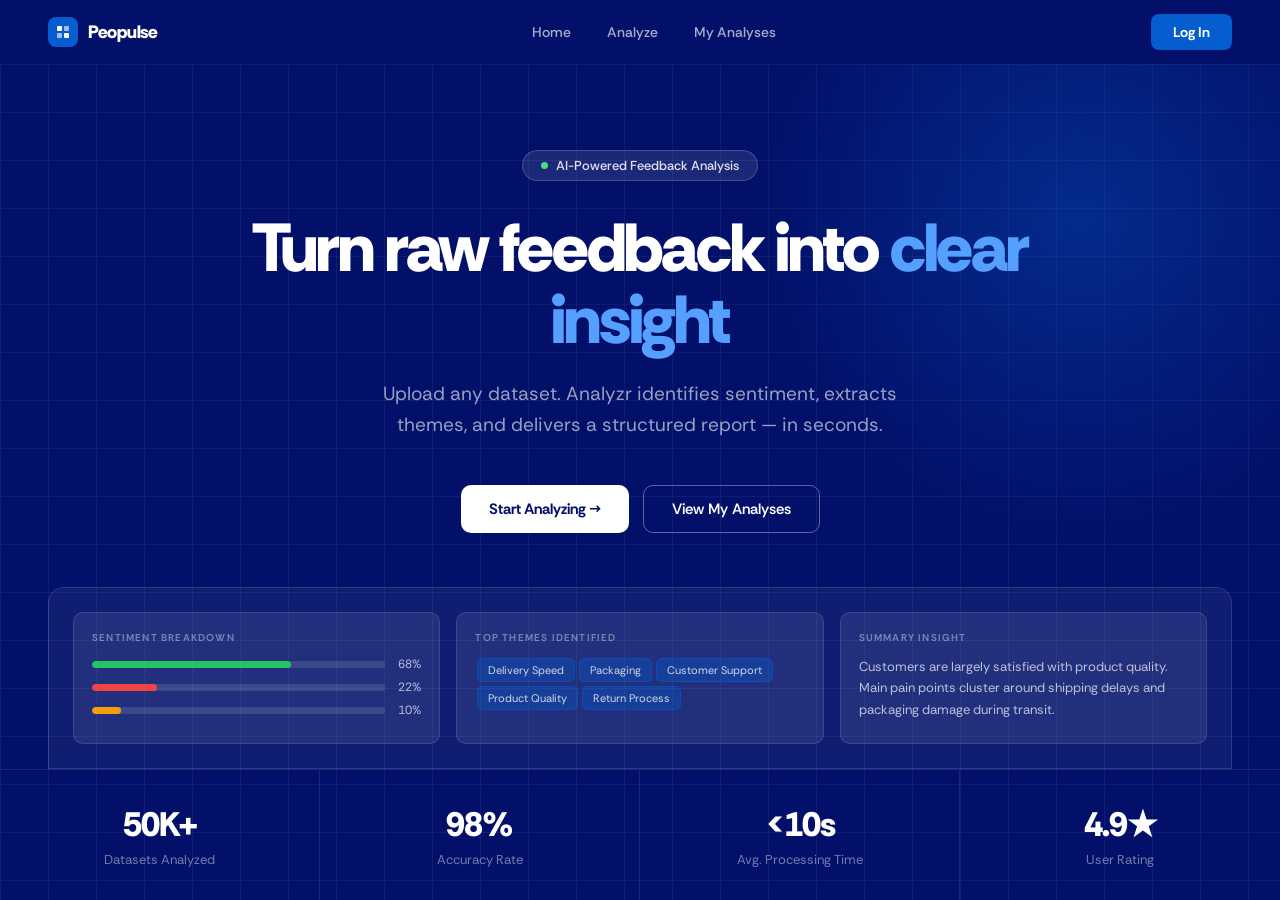
==== commit 3de13758: "made outputs page details more dynamic (file name, no. of entries)" ====
--- a/hifi.html
+++ b/hifi.html
@@ -96,9 +96,9 @@
 
 /* ── UPLOAD ── */
 .inner-page{padding:40px 48px;}
-.ph-eyebrow{font-size:11px;font-weight:700;color:#055DCF;text-transform:uppercase;letter-spacing:1.5px;margin-bottom:6px;}
+#ph-eyebrow{font-size:11px;font-weight:700;color:#055DCF;text-transform:uppercase;letter-spacing:1.5px;margin-bottom:6px;}
 .ph-title{font-size:34px;font-weight:800;color:#021069;letter-spacing:-0.8px;margin-bottom:6px;}
-.ph-sub{font-size:14px;color:#98A2B3;margin-bottom:36px;}
+#ph-sub{font-size:14px;color:#98A2B3;margin-bottom:36px;}
 .upload-layout{display:grid;grid-template-columns:1fr 360px;gap:20px;}
 .card{background:#fff;border:1px solid #EAECF0;border-radius:14px;padding:28px;margin-bottom:16px;}
 .card-title{font-size:15px;font-weight:700;color:#021069;margin-bottom:4px;}
@@ -142,7 +142,7 @@
 .summary-hero{background:#021069;border-radius:14px;padding:28px;position:relative;overflow:hidden;margin-bottom:16px;}
 .summary-hero-grid{position:absolute;inset:0;background-image:linear-gradient(rgba(255,255,255,0.04) 1px,transparent 1px),linear-gradient(90deg,rgba(255,255,255,0.04) 1px,transparent 1px);background-size:32px 32px;}
 .s-eyebrow{font-size:10px;font-weight:700;color:rgba(255,255,255,0.45);text-transform:uppercase;letter-spacing:1.5px;margin-bottom:10px;position:relative;}
-.s-text{font-size:16px;line-height:1.7;color:rgba(255,255,255,0.85);position:relative;}
+#overview-list{font-size:16px;line-height:1.7;color:rgba(255,255,255,0.85);position:relative;}
 .metrics-4{display:grid;grid-template-columns:repeat(4,1fr);gap:12px;margin-bottom:16px;}
 .metric-box{background:#fff;border:1px solid #EAECF0;border-radius:12px;padding:18px;}
 .metric-lbl{font-size:11px;font-weight:700;color:#98A2B3;text-transform:uppercase;letter-spacing:0.8px;margin-bottom:6px;}
@@ -245,7 +245,7 @@
     <div class="nav-logo-icon">
       <svg width="16" height="16" viewBox="0 0 16 16" fill="none"><rect x="2" y="2" width="5" height="5" rx="1" fill="#fff"/><rect x="9" y="2" width="5" height="5" rx="1" fill="#fff" opacity=".6"/><rect x="2" y="9" width="5" height="5" rx="1" fill="#fff" opacity=".6"/><rect x="9" y="9" width="5" height="5" rx="1" fill="#fff"/></svg>
     </div>
-    Analyzr
+    Peopulse
   </div>
   <div class="nav-links">
     <span class="nav-link" onclick="goto('hero')">Home</span>
@@ -334,142 +334,107 @@
 
 <!-- UPLOAD -->
 <div class="page" id="page-upload">
-  <div class="inner-page">
-    <div class="ph-eyebrow">New Analysis</div>
-    <div class="ph-title">Upload & Analyze</div>
-    <div class="ph-sub">Upload your feedback dataset and configure the analysis parameters below.</div>
-    <div class="upload-layout">
-      <div>
-        <div class="card">
-          <div class="card-title">Upload Feedback Data</div>
-          <div class="card-sub">Drag & drop your file or click to browse</div>
-          <div class="dropzone" id="dz" ondragover="event.preventDefault();this.classList.add('dz-active')" ondragleave="this.classList.remove('dz-active')" ondrop="onDrop(event)" onclick="document.getElementById('fi').click()">
-            <div class="dz-icon"><svg width="22" height="22" viewBox="0 0 24 24" fill="none" stroke="#055DCF" stroke-width="2" stroke-linecap="round"><polyline points="16 16 12 12 8 16"/><line x1="12" y1="12" x2="12" y2="21"/><path d="M20.39 18.39A5 5 0 0 0 18 9h-1.26A8 8 0 1 0 3 16.3"/></svg></div>
-            <div class="dz-title">Drop your CSV or Excel file here</div>
-            <div class="dz-sub">Supports .csv, .xlsx, .xls — up to 50MB</div>
-            <button class="btn-blue">
-              <svg width="13" height="13" viewBox="0 0 24 24" fill="none" stroke="#fff" stroke-width="2.5"><path d="M21 15v4a2 2 0 0 1-2 2H5a2 2 0 0 1-2-2v-4"/><polyline points="17 8 12 3 7 8"/><line x1="12" y1="3" x2="12" y2="15"/></svg>
-              Browse Files
-            </button>
-          </div>
-          <input id="fi" type="file" accept=".csv,.xlsx,.xls" style="display:none" onchange="onFileSelect(event)"/>
-          <div class="file-prev" id="fp" style="display:none">
-            <div class="file-prev-icon"><svg width="16" height="16" viewBox="0 0 24 24" fill="none" stroke="#055DCF" stroke-width="2"><path d="M14 2H6a2 2 0 0 0-2 2v16a2 2 0 0 0 2 2h12a2 2 0 0 0 2-2V8z"/><polyline points="14 2 14 8 20 8"/></svg></div>
-            <div><div class="file-prev-name" id="fn">feedback_q3.csv</div><div class="file-prev-size" id="fs">2.4 MB</div></div>
-            <div class="file-prev-rm" onclick="rmFile()">×</div>
-          </div>
-        </div>
-        <div class="card">
-          <div class="card-title">Configure Columns</div>
-          <div class="card-sub">Tell Analyzr which column contains the feedback text</div>
-          <div class="sel-label">Feedback Column</div>
-          <select class="sel"><option>— Select a column —</option><option selected>feedback_text</option><option>comments</option><option>review_body</option></select>
-          <div class="sel-label">Category Column <span style="color:#98A2B3;font-weight:400;">(optional)</span></div>
-          <select class="sel"><option>— None —</option><option>product_category</option><option>region</option></select>
-        </div>
-        <div class="card">
-          <div class="card-title">Analysis Options</div>
-          <div class="card-sub">Choose what to extract from the feedback</div>
-          <div style="margin-bottom:20px;">
-            <span class="opt-chip on"><input type="checkbox" checked style="accent-color:#021069;"/> Sentiment Analysis</span>
-            <span class="opt-chip on"><input type="checkbox" checked style="accent-color:#021069;"/> Theme Extraction</span>
-            <span class="opt-chip off"><input type="checkbox" style="accent-color:#055DCF;"/> Keyword Frequency</span>
-            <span class="opt-chip off"><input type="checkbox" style="accent-color:#055DCF;"/> Executive Summary</span>
-          </div>
-          <button class="btn-run" onclick="runAnalysis()">
-            <svg width="16" height="16" viewBox="0 0 24 24" fill="none" stroke="#fff" stroke-width="2.5"><polygon points="5 3 19 12 5 21 5 3"/></svg>
-            Run Analysis
-          </button>
-          <div id="prog-wrap" style="display:none;margin-top:20px;">
-            <div class="prog-label-row"><span class="prog-label" id="prog-lbl">Processing…</span><span class="prog-pct" id="prog-pct">0%</span></div>
-            <div class="prog-track"><div class="prog-fill" id="prog-fill" style="width:0%"></div></div>
-          </div>
-        </div>
-      </div>
-      <div>
-        <div class="card">
-          <div class="card-title" style="margin-bottom:16px;">Processing Steps</div>
-          <div id="steps">
-            <div class="step-row"><div class="step-num" id="st1">1</div><div class="step-text">Upload & Validate File</div></div>
-            <div class="step-row"><div class="step-num" id="st2">2</div><div class="step-text">Parse Feedback Column</div></div>
-            <div class="step-row"><div class="step-num" id="st3">3</div><div class="step-text">Run Sentiment Model</div></div>
-            <div class="step-row"><div class="step-num" id="st4">4</div><div class="step-text">Extract Themes</div></div>
-            <div class="step-row"><div class="step-num" id="st5">5</div><div class="step-text">Generate Summary</div></div>
-          </div>
-        </div>
-        <div class="card">
-          <div class="card-title" style="margin-bottom:12px;">Supported Formats</div>
-          <div class="fmt-chip">CSV</div><div class="fmt-chip">XLSX</div><div class="fmt-chip">XLS</div>
-          <div style="margin-top:16px;">
-            <div class="tip-row"><div class="tip-dot"></div><div class="tip-text">Ensure your file has a header row</div></div>
-            <div class="tip-row"><div class="tip-dot"></div><div class="tip-text">Remove personally identifiable information before uploading</div></div>
-            <div class="tip-row"><div class="tip-dot"></div><div class="tip-text">Minimum 10 rows recommended for accurate results</div></div>
-          </div>
-        </div>
-      </div>
-    </div>
-  </div>
+    <div class="inner-page">
+        <div class="ph-eyebrow">New Analysis</div>
+        <div class="ph-title">Upload & Analyze</div>
+        <div class="ph-sub">Upload your feedback dataset and configure the analysis parameters below.</div>
+        <div class="upload-layout">
+            <div>
+                <div class="card">
+                    <div class="card-title">Upload Feedback Data</div>
+                    <div class="card-sub">Drag & drop your file or click to browse</div>
+                        <div class="dropzone" id="dz" ondragover="event.preventDefault();this.classList.add('dz-active')" ondragleave="this.classList.remove('dz-active')" ondrop="onDrop(event)" onclick="document.getElementById('fi').click()">
+                            <div class="dz-icon"><svg width="22" height="22" viewBox="0 0 24 24" fill="none" stroke="#055DCF" stroke-width="2" stroke-linecap="round"><polyline points="16 16 12 12 8 16"/><line x1="12" y1="12" x2="12" y2="21"/><path d="M20.39 18.39A5 5 0 0 0 18 9h-1.26A8 8 0 1 0 3 16.3"/></svg></div>
+                            <div class="dz-title">Drop your CSV file here</div>
+                            <div class="dz-sub">Supports .csv — up to 50MB</div>
+                            <button class="btn-blue">
+                                <svg width="13" height="13" viewBox="0 0 24 24" fill="none" stroke="#fff" stroke-width="2.5"><path d="M21 15v4a2 2 0 0 1-2 2H5a2 2 0 0 1-2-2v-4"/><polyline points="17 8 12 3 7 8"/><line x1="12" y1="3" x2="12" y2="15"/></svg>
+                                Browse Files
+                            </button>
+                        </div>
+                    <input id="fi" type="file" accept=".csv" style="display:none" onchange="onFileSelect(event)"/>
+                    <div class="file-prev" id="fp" style="display:none">
+                        <div class="file-prev-icon"><svg width="16" height="16" viewBox="0 0 24 24" fill="none" stroke="#055DCF" stroke-width="2"><path d="M14 2H6a2 2 0 0 0-2 2v16a2 2 0 0 0 2 2h12a2 2 0 0 0 2-2V8z"/><polyline points="14 2 14 8 20 8"/></svg></div>
+                        <div><div class="file-prev-name" id="fn">feedback_q3.csv</div><div class="file-prev-size" id="fs">2.4 MB</div></div>
+                        <div class="file-prev-rm" onclick="rmFile()">×</div>
+                    </div>
+                </div>
+                <div class="card">
+                    <button class="btn-run" onclick="runAnalysis()">
+                        <svg width="16" height="16" viewBox="0 0 24 24" fill="none" stroke="#fff" stroke-width="2.5"><polygon points="5 3 19 12 5 21 5 3"/></svg>
+                        Run Analysis
+                    </button>
+                    <div id="prog-wrap" style="display:none;margin-top:20px;">
+                        <div class="prog-label-row"><span class="prog-label" id="prog-lbl">Processing…</span><span class="prog-pct" id="prog-pct">0%</span></div>
+                        <div class="prog-track"><div class="prog-fill" id="prog-fill" style="width:0%"></div></div>
+                    </div>
+                </div>
+            </div>
+        <div>
+            <div class="card">
+                <div class="card-title" style="margin-bottom:16px;">Processing Steps</div>
+                <div id="steps">
+                    <div class="step-row"><div class="step-num" id="st1">1</div><div class="step-text">Upload & Validate File</div></div>
+                    <div class="step-row"><div class="step-num" id="st2">2</div><div class="step-text">Parse Feedback Column</div></div>
+                    <div class="step-row"><div class="step-num" id="st3">3</div><div class="step-text">Run Sentiment Model</div></div>
+                    <div class="step-row"><div class="step-num" id="st4">4</div><div class="step-text">Extract Themes</div></div>
+                    <div class="step-row"><div class="step-num" id="st5">5</div><div class="step-text">Generate Summary</div></div>
+                </div>
+            </div>
+            <div class="card">
+            <div class="card-title" style="margin-bottom:12px;">Supported Formats</div>
+            <div class="fmt-chip">CSV</div>
+            <div style="margin-top:16px;">
+                <div class="tip-row"><div class="tip-dot"></div><div class="tip-text">Ensure your file has a header row</div></div>
+                <div class="tip-row"><div class="tip-dot"></div><div class="tip-text">Remove personally identifiable information before uploading</div></div>
+                <div class="tip-row"><div class="tip-dot"></div><div class="tip-text">Minimum 10 rows recommended for accurate results</div></div>
+            </div>
+            </div>
+        </div>
+        </div>
+    </div>
 </div>
 
 <!-- OUTPUT -->
 <div class="page" id="page-output">
-  <div class="inner-page">
-    <div class="ph-eyebrow">Analysis Complete · feedback_q3.csv</div>
-    <div class="ph-title">Results Overview</div>
-    <div class="ph-sub">1,284 feedback entries analyzed · Completed in 8.3 seconds</div>
-    <div class="output-layout">
-      <div>
-        <div class="summary-hero">
-          <div class="summary-hero-grid"></div>
-          <div class="s-eyebrow">AI-Generated Executive Summary</div>
-          <div class="s-text">Customers express strong satisfaction with product quality and delivery speed, with 68% of responses carrying positive sentiment. The most recurring concern is packaging damage during transit, cited across 22% of negative reviews. Customer support response times surface as a secondary pain point, particularly for international orders. Immediate action is recommended on packaging standards and support escalation processes.</div>
-        </div>
-        <div class="metrics-4">
-          <div class="metric-box"><div class="metric-lbl">Positive</div><div class="metric-val" style="color:#16A34A;">68%</div><div class="metric-hint">872 entries</div></div>
-          <div class="metric-box"><div class="metric-lbl">Negative</div><div class="metric-val" style="color:#DC2626;">22%</div><div class="metric-hint">282 entries</div></div>
-          <div class="metric-box"><div class="metric-lbl">Neutral</div><div class="metric-val" style="color:#D97706;">10%</div><div class="metric-hint">130 entries</div></div>
-          <div class="metric-box"><div class="metric-lbl">Avg. Score</div><div class="metric-val" style="color:#021069;">7.4</div><div class="metric-hint">out of 10</div></div>
-        </div>
-        <div class="card">
-          <div style="display:flex;align-items:center;justify-content:space-between;margin-bottom:16px;"><div class="card-title" style="margin:0;">Positive Feedback Highlights</div><span class="badge badge-green">872 entries</span></div>
-          <div class="fb-item pos"><div class="fb-dot pos">✓</div><div class="fb-text">"Fast delivery and the product was exactly as described. Will definitely order again."</div></div>
-          <div class="fb-item pos"><div class="fb-dot pos">✓</div><div class="fb-text">"Amazing quality for the price. Packaging was neat and everything arrived in perfect condition."</div></div>
-          <div class="fb-item pos"><div class="fb-dot pos">✓</div><div class="fb-text">"Customer support resolved my issue within an hour. Very impressed with the response time."</div></div>
-        </div>
-        <div class="card">
-          <div style="display:flex;align-items:center;justify-content:space-between;margin-bottom:16px;"><div class="card-title" style="margin:0;">Negative Feedback Highlights</div><span class="badge badge-red">282 entries</span></div>
-          <div class="fb-item neg"><div class="fb-dot neg">✕</div><div class="fb-text">"The box arrived completely crushed — item was fine but packaging needs serious improvement."</div></div>
-          <div class="fb-item neg"><div class="fb-dot neg">✕</div><div class="fb-text">"Waited 3 days for a reply from support. Unacceptable for a premium product tier."</div></div>
-        </div>
-      </div>
-      <div>
-        <div class="card" style="margin-bottom:16px;">
-          <div class="card-title" style="margin-bottom:14px;">Top Themes</div>
-          <div class="theme-row"><span class="theme-name">Packaging Quality</span><span class="theme-cnt">341</span></div>
-          <div class="theme-row"><span class="theme-name">Delivery Speed</span><span class="theme-cnt">289</span></div>
-          <div class="theme-row"><span class="theme-name">Product Quality</span><span class="theme-cnt">256</span></div>
-          <div class="theme-row"><span class="theme-name">Customer Support</span><span class="theme-cnt">198</span></div>
-          <div class="theme-row"><span class="theme-name">Pricing & Value</span><span class="theme-cnt">121</span></div>
-          <div class="theme-row"><span class="theme-name">Return Process</span><span class="theme-cnt">79</span></div>
-        </div>
-        <div class="card" style="margin-bottom:16px;">
-          <div class="card-title" style="margin-bottom:16px;">Sentiment by Category</div>
-          <div class="cat-bar-row"><div class="cat-bar-top"><span class="cat-bar-lbl">Electronics</span><span class="cat-bar-pct" style="color:#16A34A;">81%</span></div><div class="cat-bar-track"><div class="cat-bar-fill" style="width:81%;background:#22C55E;"></div></div></div>
-          <div class="cat-bar-row"><div class="cat-bar-top"><span class="cat-bar-lbl">Apparel</span><span class="cat-bar-pct" style="color:#16A34A;">74%</span></div><div class="cat-bar-track"><div class="cat-bar-fill" style="width:74%;background:#22C55E;"></div></div></div>
-          <div class="cat-bar-row"><div class="cat-bar-top"><span class="cat-bar-lbl">Home & Garden</span><span class="cat-bar-pct" style="color:#D97706;">58%</span></div><div class="cat-bar-track"><div class="cat-bar-fill" style="width:58%;background:#F59E0B;"></div></div></div>
-          <div class="cat-bar-row"><div class="cat-bar-top"><span class="cat-bar-lbl">Beauty</span><span class="cat-bar-pct" style="color:#DC2626;">44%</span></div><div class="cat-bar-track"><div class="cat-bar-fill" style="width:44%;background:#EF4444;"></div></div></div>
-        </div>
-        <button class="btn-dark" onclick="toast('✓ Report exported as PDF')">
-          <svg width="15" height="15" viewBox="0 0 24 24" fill="none" stroke="#fff" stroke-width="2.5"><path d="M21 15v4a2 2 0 0 1-2 2H5a2 2 0 0 1-2-2v-4"/><polyline points="7 10 12 15 17 10"/><line x1="12" y1="15" x2="12" y2="3"/></svg>
-          Export Full Report
-        </button>
-        <button class="btn-blue-full" onclick="goto('recent');toast('✓ Saved to My Analyses')">
-          <svg width="15" height="15" viewBox="0 0 24 24" fill="none" stroke="#fff" stroke-width="2.5"><path d="M19 21H5a2 2 0 0 1-2-2V5a2 2 0 0 1 2-2h11l5 5v11a2 2 0 0 1-2 2z"/><polyline points="17 21 17 13 7 13 7 21"/><polyline points="7 3 7 8 15 8"/></svg>
-          Save to My Analyses
-        </button>
-      </div>
-    </div>
-  </div>
+    <div class="inner-page">
+        <div id="ph-eyebrow"><!--JS will put file name here--></div>
+        <div class="ph-title">Results Overview</div>
+        <div id="ph-sub"><!--JS will put rows analyzed here--></div>
+        <div class="output-layout">
+            <div>
+                <div class="summary-hero">
+                    <div class="summary-hero-grid"></div>
+                    <div class="s-eyebrow">AI-Generated Executive Summary</div>
+                    <div id="overview-list">
+                        <!--JS will put a concatenated version of the items here, separated by spaces ' '-->
+                    </div>
+                </div>
+                <div class="card">
+                    <div style="display:flex;align-items:center;justify-content:space-between;margin-bottom:16px;"><div class="card-title" style="margin:0;">Positive Feedback Highlights</div></div>
+                    <div id="positive-list">
+                        <!--JS will put fb-items here-->
+                    </div>
+                </div>
+                <div class="card">
+                    <div style="display:flex;align-items:center;justify-content:space-between;margin-bottom:16px;"><div class="card-title" style="margin:0;">Negative Feedback Highlights</div></div>
+                    <div id="negative-list">
+                        <!--JS will put fb-items here-->
+                    </div>
+                </div>
+            </div>
+            <div>
+                <button class="btn-dark" onclick="toast('✓ Report exported as PDF')">
+                    <svg width="15" height="15" viewBox="0 0 24 24" fill="none" stroke="#fff" stroke-width="2.5"><path d="M21 15v4a2 2 0 0 1-2 2H5a2 2 0 0 1-2-2v-4"/><polyline points="7 10 12 15 17 10"/><line x1="12" y1="15" x2="12" y2="3"/></svg>
+                    Export Full Report
+                </button>
+                <button class="btn-blue-full" onclick="goto('recent');toast('✓ Saved to My Analyses')">
+                    <svg width="15" height="15" viewBox="0 0 24 24" fill="none" stroke="#fff" stroke-width="2.5"><path d="M19 21H5a2 2 0 0 1-2-2V5a2 2 0 0 1 2-2h11l5 5v11a2 2 0 0 1-2 2z"/><polyline points="17 21 17 13 7 13 7 21"/><polyline points="7 3 7 8 15 8"/></svg>
+                    Save to My Analyses
+                </button>
+            </div>
+        </div>
+    </div>
 </div>
 
 <!-- RECENT ANALYSES — NotebookLM layout -->
@@ -674,61 +639,156 @@
 </div>
 
 <script>
-function goto(p){
-  document.querySelectorAll('.page').forEach(x=>x.classList.remove('active'));
-  document.getElementById('page-'+p).classList.add('active');
-  window.scrollTo(0,0);
-}
-function toast(msg){
-  const el=document.getElementById('toastEl');
-  document.getElementById('toastMsg').textContent=msg;
-  el.classList.add('show');
-  setTimeout(()=>el.classList.remove('show'),3000);
-}
-function onDrop(e){
-  e.preventDefault();
-  document.getElementById('dz').classList.remove('dz-active');
-  const f=e.dataTransfer.files[0];
-  if(f)showFile(f);
-}
-function onFileSelect(e){
-  const f=e.target.files[0];
-  if(f)showFile(f);
-}
-function showFile(f){
-  document.getElementById('fn').textContent=f.name;
-  document.getElementById('fs').textContent=(f.size/1048576).toFixed(1)+' MB';
-  document.getElementById('fp').style.display='flex';
-  document.getElementById('dz').style.display='none';
-}
-function rmFile(){
-  document.getElementById('fp').style.display='none';
-  document.getElementById('dz').style.display='block';
-  document.getElementById('fi').value='';
-}
-function runAnalysis(){
-  const pw=document.getElementById('prog-wrap');
-  const pf=document.getElementById('prog-fill');
-  const pl=document.getElementById('prog-lbl');
-  const pp=document.getElementById('prog-pct');
-  pw.style.display='block';
-  const steps=['Validating file…','Parsing columns…','Running sentiment model…','Extracting themes…','Generating summary…'];
-  const sids=['st1','st2','st3','st4','st5'];
-  let i=0;
-  const iv=setInterval(()=>{
-    const pct=Math.round((i+1)/5*100);
-    pf.style.width=pct+'%';
-    pp.textContent=pct+'%';
-    pl.textContent=steps[i]||'Complete!';
-    if(sids[i])document.getElementById(sids[i]).classList.add('done');
-    i++;
-    if(i>=5){clearInterval(iv);setTimeout(()=>goto('output'),500);}
-  },700);
-}
-function switchTab(el){
-  document.querySelectorAll('.rec-tab').forEach(t=>t.classList.remove('active'));
-  el.classList.add('active');
-}
+    function goto(p){
+        document.querySelectorAll('.page').forEach(x=>x.classList.remove('active'));
+        document.getElementById('page-'+p).classList.add('active');
+        window.scrollTo(0,0);
+    }
+    function toast(msg){
+        const el=document.getElementById('toastEl');
+        document.getElementById('toastMsg').textContent=msg;
+        el.classList.add('show');
+        setTimeout(()=>el.classList.remove('show'),3000);
+    }
+    function onDrop(e){
+        e.preventDefault();
+        document.getElementById('dz').classList.remove('dz-active');
+        const f=e.dataTransfer.files[0];
+        if(f)showFile(f);
+    }
+    function onFileSelect(e){
+        const f=e.target.files[0];
+        if(f)showFile(f);
+    }
+    function showFile(f){
+        document.getElementById('fn').textContent=f.name;
+        document.getElementById('fs').textContent=(f.size/1048576).toFixed(1)+' MB';
+        document.getElementById('fp').style.display='flex';
+        document.getElementById('dz').style.display='none';
+    }
+    function rmFile(){
+        document.getElementById('fp').style.display='none';
+        document.getElementById('dz').style.display='block';
+        document.getElementById('fi').value='';
+    }
+    async function runAnalysis(){
+        const pw=document.getElementById('prog-wrap');
+        const pf=document.getElementById('prog-fill');
+        const pl=document.getElementById('prog-lbl');
+        const pp=document.getElementById('prog-pct');
+
+        // grab actual file from the hidden input
+        const fileInput = document.getElementById('fi');
+        if (!fileInput.files || fileInput.files.length === 0) {
+            alert("⚠️ Please select a valid file first.");
+            return;
+        }
+        const file = fileInput.files[0];
+
+        // Reset the UI and show the loading bar
+        pw.style.display = 'block';
+        pf.style.width = '20%';
+        pp.textContent = '20%';
+        pl.textContent = 'Uploading file to backend...';
+
+        // Package the file for FastAPI
+        const formData = new FormData();
+        formData.append('file', file); // The name 'file' MUST match your main code's parameter for POST /upload-csv
+
+        try {
+            // Update UI to show we are waiting on the AI
+            pf.style.width = '60%';
+            pp.textContent = '60%';
+            pl.textContent = 'AI is analyzing feedback (this may take a few seconds)...';
+
+            // THE REAL API CALL
+            const response = await fetch('http://127.0.0.1:8000/upload-csv', {
+                method: 'POST',
+                body: formData
+            });
+
+            const data = await response.json();
+
+            if (!response.ok) {
+                throw new Error(data.detail || "Unknown Server Error");
+            }
+
+            // SUCCESS! Push progress bar to 100%
+            pf.style.width = '100%';
+            pp.textContent = '100%';
+            pl.textContent = 'Analysis Complete!';
+
+            // 6. Save the data globally so the 'output' page can read it!
+            // We use sessionStorage to hold the JSON safely in the browser's memory.
+            sessionStorage.setItem('peopulse_analysis', JSON.stringify(data.analysis));
+            sessionStorage.setItem('peopulse_filename', data.filename);
+            sessionStorage.setItem('peopulse_rows_detected', data.rows_detected);
+
+            populateOutputData();
+
+            // trigger your team's page change after a half-second delay
+            setTimeout(() => goto('output'), 500);
+
+        } catch (error) {
+            // Handle rate limits or format errors gracefully on the UI
+            pl.textContent = `❌ Error: ${error.message}`;
+            pl.style.color = "red";
+            pf.style.backgroundColor = "red"; // Turn progress bar red
+            console.error("Backend Failure:", error);
+        }
+    }
+    function switchTab(el){
+        document.querySelectorAll('.rec-tab').forEach(t=>t.classList.remove('active'));
+        el.classList.add('active');
+    }
+    function populateOutputData() {
+        // 1. Pull the string out of the browser's temporary vault
+        const savedDataString = sessionStorage.getItem('peopulse_analysis');
+        const savedFilename = sessionStorage.getItem('peopulse_filename');
+        const savedRows = sessionStorage.getItem('peopulse_rows_detected');
+
+        // 2. Safety Check: If there's no data, tell the user to go back
+        if (!savedDataString) {
+            console.error("No analysis data found!");
+            document.getElementById('overview-list').innerHTML = "<li style='color:red;'>No data found. Please upload a CSV first.</li>";
+            return;
+        }
+
+        // 3. Convert the string BACK into our usable Python-style dictionary
+        const finalDict = JSON.parse(savedDataString);
+
+        // ==========================================
+        // INJECT THE DATA INTO THE CONTAINERS
+        // ==========================================
+
+        // Helper function to turn an array of strings into HTML list items
+        const createListHTML = (dataArray, cssClass, icon) => {
+            // We pass the data array, the CSS class ('pos' or 'neg'), and the icon ('✓' or '!')
+            return dataArray.map(item => `
+                <div class="fb-item ${cssClass}">
+                <div class="fb-dot ${cssClass}">${icon}</div>
+                <div class="fb-text">${item}</div>
+            </div>
+            `).join('');
+        };
+
+        if (savedFilename && savedRows) {
+            document.getElementById('ph-eyebrow').textContent = `Analysis Complete · ${savedFilename}`;
+            document.getElementById('ph-sub').textContent = `${savedRows} entries analyzed`;
+        }
+
+        if (finalDict.overview) {
+            document.getElementById('overview-list').innerHTML = finalDict.overview.map(item => `${item}`).join(' ');    //iterate thru the items in finalDict.overview and concatenate them
+        }
+
+        if (finalDict.top_praises) {
+            document.getElementById('positive-list').innerHTML = createListHTML(finalDict.top_praises, 'pos', '✓');
+        }
+
+        if (finalDict.top_complaints) {
+            document.getElementById('negative-list').innerHTML = createListHTML(finalDict.top_complaints, 'neg', '!');
+        }
+    }
 </script>
 </body>
 </html>
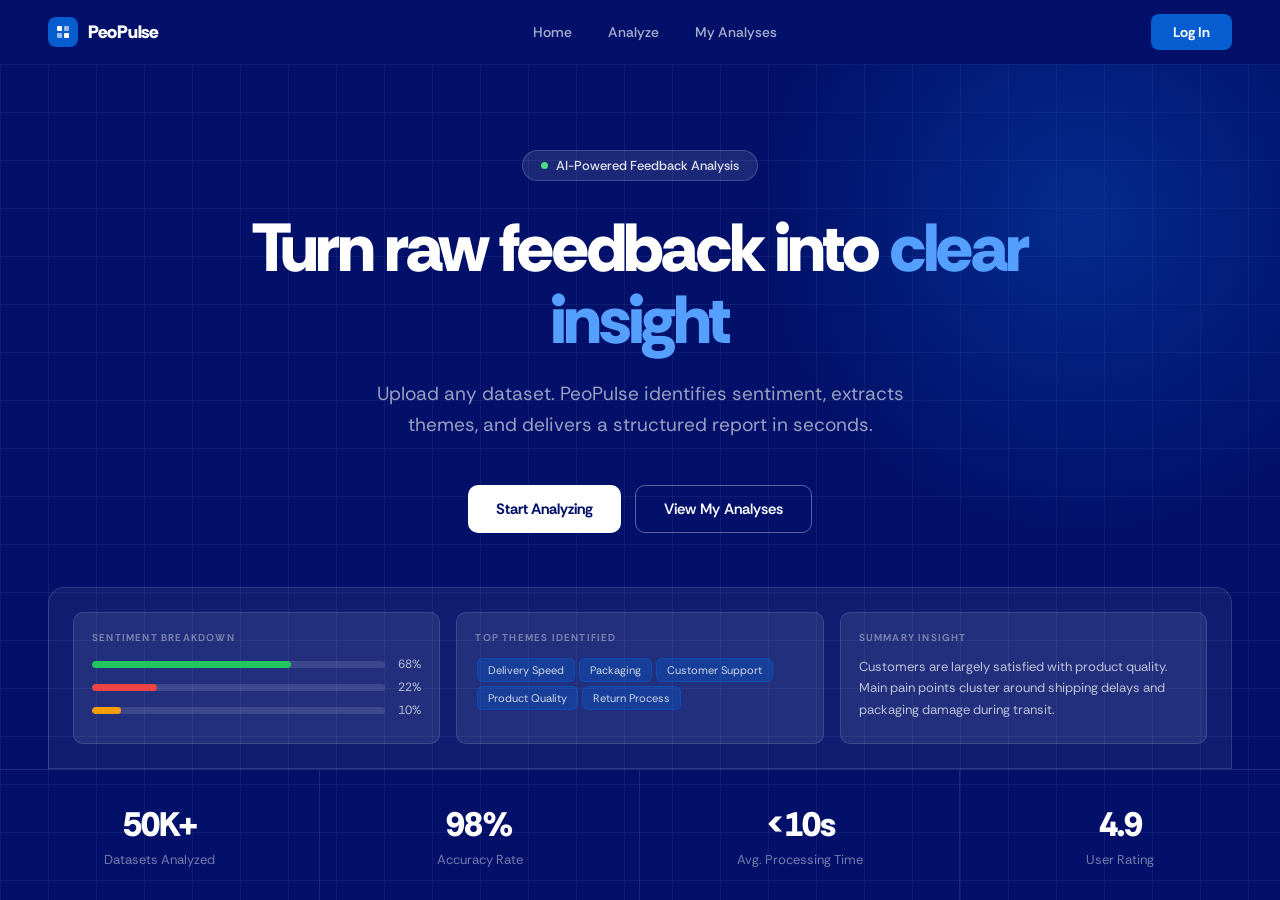
==== commit 34290b19: "Reorganize API, add Vercel config, UI updates Rename backend -> api and update imports; prefix endpo" ====
--- a/hifi.html
+++ b/hifi.html
@@ -19,7 +19,6 @@
   --gray-800:#1D2939;
 }
 body{font-family:'Rethink Sans',sans-serif;background:#F7F8FA;color:#1D2939;overflow-x:hidden;}
-
 /* NAV */
 nav{position:fixed;top:0;left:0;right:0;z-index:100;background:#021069;display:flex;align-items:center;justify-content:space-between;padding:0 48px;height:64px;}
 .nav-logo{display:flex;align-items:center;gap:10px;color:#fff;font-size:18px;font-weight:800;letter-spacing:-0.3px;cursor:pointer;}
@@ -29,13 +28,11 @@
 .nav-link:hover,.nav-link.active{color:#fff;background:rgba(255,255,255,0.1);}
 .nav-btn{background:#055DCF;color:#fff;font-family:'Rethink Sans',sans-serif;font-size:14px;font-weight:700;padding:9px 22px;border-radius:8px;border:none;cursor:pointer;transition:background 0.18s;}
 .nav-btn:hover{background:#044ab8;}
-
 /* PAGE */
 .page{display:none;padding-top:64px;min-height:100vh;}
 .page.active{display:block;animation:fadeUp 0.25s ease;}
 @keyframes fadeUp{from{opacity:0;transform:translateY(6px);}to{opacity:1;transform:translateY(0);}}
-
-/* ── HERO ── */
+/* HERO */
 .hero{background:#021069;min-height:calc(100vh - 64px);display:flex;flex-direction:column;position:relative;overflow:hidden;}
 .hero-grid{position:absolute;inset:0;background-image:linear-gradient(rgba(255,255,255,0.05) 1px,transparent 1px),linear-gradient(90deg,rgba(255,255,255,0.05) 1px,transparent 1px);background-size:48px 48px;}
 .hero-orb{position:absolute;width:700px;height:700px;border-radius:50%;background:radial-gradient(circle,rgba(5,93,207,0.35) 0%,transparent 65%);top:-200px;right:-150px;pointer-events:none;}
@@ -64,8 +61,7 @@
 .hero-stat:last-child{border-right:none;}
 .hero-stat-n{font-size:34px;font-weight:800;color:#fff;letter-spacing:-1px;}
 .hero-stat-l{font-size:13px;color:rgba(255,255,255,0.45);margin-top:4px;}
-
-/* ── LOGIN ── */
+/* LOGIN */
 .login-wrap{min-height:calc(100vh - 64px);display:flex;align-items:center;justify-content:center;padding:40px 24px;background:#F7F8FA;}
 .login-box{display:flex;width:100%;max-width:1080px;border-radius:20px;overflow:hidden;box-shadow:0 20px 64px rgba(2,16,105,0.14);}
 .login-l{background:#021069;flex:1;padding:56px 48px;display:flex;flex-direction:column;justify-content:space-between;position:relative;overflow:hidden;}
@@ -93,12 +89,11 @@
 .btn-google:hover{border-color:#D0D5DD;background:#F7F8FA;}
 .form-signup{text-align:center;margin-top:20px;font-size:13px;color:#98A2B3;}
 .form-signup a{color:#055DCF;font-weight:700;cursor:pointer;}
-
-/* ── UPLOAD ── */
+/* UPLOAD */
 .inner-page{padding:40px 48px;}
-#ph-eyebrow{font-size:11px;font-weight:700;color:#055DCF;text-transform:uppercase;letter-spacing:1.5px;margin-bottom:6px;}
+.ph-eyebrow{font-size:11px;font-weight:700;color:#055DCF;text-transform:uppercase;letter-spacing:1.5px;margin-bottom:6px;}
 .ph-title{font-size:34px;font-weight:800;color:#021069;letter-spacing:-0.8px;margin-bottom:6px;}
-#ph-sub{font-size:14px;color:#98A2B3;margin-bottom:36px;}
+.ph-sub{font-size:14px;color:#98A2B3;margin-bottom:36px;}
 .upload-layout{display:grid;grid-template-columns:1fr 360px;gap:20px;}
 .card{background:#fff;border:1px solid #EAECF0;border-radius:14px;padding:28px;margin-bottom:16px;}
 .card-title{font-size:15px;font-weight:700;color:#021069;margin-bottom:4px;}
@@ -136,13 +131,12 @@
 .tip-row{display:flex;align-items:flex-start;gap:8px;margin-bottom:10px;}
 .tip-dot{width:5px;height:5px;border-radius:50%;background:#055DCF;flex-shrink:0;margin-top:7px;}
 .tip-text{font-size:13px;color:#475467;line-height:1.5;}
-
-/* ── OUTPUT ── */
+/* OUTPUT */
 .output-layout{display:grid;grid-template-columns:1fr 348px;gap:20px;}
 .summary-hero{background:#021069;border-radius:14px;padding:28px;position:relative;overflow:hidden;margin-bottom:16px;}
 .summary-hero-grid{position:absolute;inset:0;background-image:linear-gradient(rgba(255,255,255,0.04) 1px,transparent 1px),linear-gradient(90deg,rgba(255,255,255,0.04) 1px,transparent 1px);background-size:32px 32px;}
 .s-eyebrow{font-size:10px;font-weight:700;color:rgba(255,255,255,0.45);text-transform:uppercase;letter-spacing:1.5px;margin-bottom:10px;position:relative;}
-#overview-list{font-size:16px;line-height:1.7;color:rgba(255,255,255,0.85);position:relative;}
+.s-text{font-size:16px;line-height:1.7;color:rgba(255,255,255,0.85);position:relative;}
 .metrics-4{display:grid;grid-template-columns:repeat(4,1fr);gap:12px;margin-bottom:16px;}
 .metric-box{background:#fff;border:1px solid #EAECF0;border-radius:12px;padding:18px;}
 .metric-lbl{font-size:11px;font-weight:700;color:#98A2B3;text-transform:uppercase;letter-spacing:0.8px;margin-bottom:6px;}
@@ -172,10 +166,8 @@
 .btn-dark:hover{background:#000;}
 .btn-blue-full{width:100%;background:#055DCF;color:#fff;font-family:'Rethink Sans',sans-serif;font-size:15px;font-weight:700;padding:13px;border-radius:10px;border:none;cursor:pointer;display:flex;align-items:center;justify-content:center;gap:8px;transition:background 0.18s;}
 .btn-blue-full:hover{background:#044ab8;}
-
-/* ── RECENT (NotebookLM-style) ── */
+/* RECENT (NotebookLM-style) */
 .recent-page-bg{background:#111827;min-height:calc(100vh - 64px);padding:40px 48px;}
-/* top bar */
 .rec-topbar{display:flex;align-items:center;justify-content:space-between;margin-bottom:36px;}
 .rec-tabs-wrap{display:flex;align-items:center;gap:24px;}
 .rec-tab{font-size:15px;font-weight:500;color:rgba(255,255,255,0.45);cursor:pointer;padding-bottom:4px;border-bottom:2px solid transparent;transition:all 0.18s;}
@@ -190,16 +182,12 @@
 .rec-sort{display:flex;align-items:center;gap:6px;background:#1F2937;border:1px solid #374151;border-radius:9px;padding:8px 14px;font-size:14px;color:rgba(255,255,255,0.7);cursor:pointer;}
 .btn-create{background:#055DCF;color:#fff;font-family:'Rethink Sans',sans-serif;font-size:14px;font-weight:700;padding:10px 20px;border-radius:9px;border:none;cursor:pointer;display:flex;align-items:center;gap:7px;transition:background 0.18s;}
 .btn-create:hover{background:#044ab8;}
-/* section label */
 .sec-label{font-size:12px;font-weight:700;color:rgba(255,255,255,0.35);text-transform:uppercase;letter-spacing:1.5px;margin-bottom:16px;}
-/* notebook grid */
 .nb-grid{display:grid;grid-template-columns:repeat(4,1fr);gap:14px;margin-bottom:40px;}
-/* create card */
 .nb-create{border:1.5px dashed #374151;border-radius:14px;display:flex;flex-direction:column;align-items:center;justify-content:center;text-align:center;min-height:180px;cursor:pointer;transition:all 0.18s;background:transparent;}
 .nb-create:hover{border-color:#055DCF;background:rgba(5,93,207,0.06);}
 .nb-create-circle{width:48px;height:48px;border-radius:50%;background:#1F2937;display:flex;align-items:center;justify-content:center;margin-bottom:10px;font-size:22px;color:rgba(255,255,255,0.35);}
 .nb-create-lbl{font-size:14px;font-weight:600;color:rgba(255,255,255,0.35);}
-/* notebook card */
 .nb-card{border-radius:14px;padding:20px;min-height:180px;display:flex;flex-direction:column;justify-content:space-between;cursor:pointer;transition:transform 0.18s,box-shadow 0.18s;position:relative;overflow:hidden;}
 .nb-card:hover{transform:translateY(-3px);box-shadow:0 12px 32px rgba(0,0,0,0.3);}
 .nb-card-top{display:flex;align-items:flex-start;justify-content:space-between;}
@@ -209,7 +197,6 @@
 .nb-title{font-size:15px;font-weight:700;color:#fff;line-height:1.35;margin-bottom:6px;}
 .nb-meta{font-size:12px;color:rgba(255,255,255,0.4);}
 .nb-badge{display:inline-block;font-size:10px;font-weight:700;padding:3px 9px;border-radius:100px;text-transform:uppercase;letter-spacing:0.5px;margin-bottom:8px;}
-/* card color palettes */
 .nb-green{background:#1A2E1E;}
 .nb-green .nb-icon{background:#234728;}
 .nb-blue{background:#0F2044;}
@@ -226,26 +213,22 @@
 .nb-slate .nb-icon{background:#1C2940;}
 .nb-olive{background:#222810;}
 .nb-olive .nb-icon{background:#2E3517;}
-/* status badge colors */
 .badge-pos{background:rgba(34,197,94,0.18);color:#4ADE80;}
 .badge-neg{background:rgba(239,68,68,0.18);color:#F87171;}
 .badge-neu{background:rgba(5,93,207,0.25);color:#7FAAFF;}
 .badge-warn{background:rgba(245,158,11,0.18);color:#FCD34D;}
-
-/* TOAST */
 .toast{position:fixed;bottom:28px;right:28px;background:#021069;color:#fff;padding:13px 18px;border-radius:10px;font-size:14px;font-weight:600;display:none;z-index:999;align-items:center;gap:9px;box-shadow:0 8px 24px rgba(2,16,105,0.3);}
 .toast.show{display:flex;}
 </style>
 </head>
 <body>
-
 <!-- NAV -->
 <nav>
   <div class="nav-logo" onclick="goto('hero')">
     <div class="nav-logo-icon">
       <svg width="16" height="16" viewBox="0 0 16 16" fill="none"><rect x="2" y="2" width="5" height="5" rx="1" fill="#fff"/><rect x="9" y="2" width="5" height="5" rx="1" fill="#fff" opacity=".6"/><rect x="2" y="9" width="5" height="5" rx="1" fill="#fff" opacity=".6"/><rect x="9" y="9" width="5" height="5" rx="1" fill="#fff"/></svg>
     </div>
-    Peopulse
+    PeoPulse
   </div>
   <div class="nav-links">
     <span class="nav-link" onclick="goto('hero')">Home</span>
@@ -263,9 +246,9 @@
     <div class="hero-body">
       <div class="hero-pill"><div class="hero-pill-dot"></div><span>AI-Powered Feedback Analysis</span></div>
       <h1 class="hero-title">Turn raw feedback into <em>clear insight</em></h1>
-      <p class="hero-sub">Upload any dataset. Analyzr identifies sentiment, extracts themes, and delivers a structured report — in seconds.</p>
+      <p class="hero-sub">Upload any dataset. PeoPulse identifies sentiment, extracts themes, and delivers a structured report in seconds.</p>
       <div class="hero-ctas">
-        <button class="btn-white" onclick="goto('upload')">Start Analyzing →</button>
+        <button class="btn-white" onclick="goto('upload')">Start Analyzing</button>
         <button class="btn-outline" onclick="goto('recent')">View My Analyses</button>
       </div>
     </div>
@@ -289,7 +272,7 @@
       <div class="hero-stat"><div class="hero-stat-n">50K+</div><div class="hero-stat-l">Datasets Analyzed</div></div>
       <div class="hero-stat"><div class="hero-stat-n">98%</div><div class="hero-stat-l">Accuracy Rate</div></div>
       <div class="hero-stat"><div class="hero-stat-n">&lt;10s</div><div class="hero-stat-l">Avg. Processing Time</div></div>
-      <div class="hero-stat"><div class="hero-stat-n">4.9★</div><div class="hero-stat-l">User Rating</div></div>
+      <div class="hero-stat"><div class="hero-stat-n">4.9</div><div class="hero-stat-l">User Rating</div></div>
     </div>
   </div>
 </div>
@@ -301,28 +284,28 @@
       <div class="login-l">
         <div class="login-l-grid"></div>
         <div class="login-l-inner">
-          <div class="login-brand">⬡ Analyzr</div>
+          <div class="login-brand">Peopulse</div>
           <div class="login-hl">Insights that<br/>move teams<br/>forward.</div>
           <div class="login-hl-sub" style="margin-bottom:0;">Connect your feedback data and let AI surface what truly matters for your business.</div>
         </div>
         <div class="login-tags">
-          <div class="login-tag">✓ Sentiment Analysis</div>
-          <div class="login-tag">✓ Theme Extraction</div>
-          <div class="login-tag">✓ Instant Reports</div>
-          <div class="login-tag">✓ CSV & Excel</div>
-          <div class="login-tag">✓ PDF Export</div>
+          <div class="login-tag">Sentiment Analysis</div>
+          <div class="login-tag">Theme Extraction</div>
+          <div class="login-tag">Instant Reports</div>
+          <div class="login-tag">CSV & Excel</div>
+          <div class="login-tag">PDF Export</div>
         </div>
       </div>
       <div class="login-r">
         <div class="login-r-title">Welcome back</div>
-        <div class="login-r-sub">Sign in to your Analyzr account to continue.</div>
+        <div class="login-r-sub">Sign in to your Peopulse account to continue.</div>
         <label class="form-label">Email address</label>
         <input class="form-input" type="email" placeholder="you@company.com"/>
         <div class="form-row"><label class="form-label" style="margin:0;">Password</label><span class="form-forgot">Forgot password?</span></div>
-        <input class="form-input" type="password" placeholder="••••••••" style="margin-top:5px;"/>
-        <button class="btn-navy" onclick="goto('upload');toast('✓ Signed in successfully')">Sign in</button>
+        <input class="form-input" type="password" placeholder=" " style="margin-top:5px;"/>
+        <button class="btn-navy" onclick="goto('upload');toast('Signed in successfully')">Sign in</button>
         <div class="form-div">or</div>
-        <button class="btn-google" onclick="goto('upload');toast('✓ Signed in with Google')">
+        <button class="btn-google" onclick="goto('upload');toast('Signed in with Google')">
           <svg width="17" height="17" viewBox="0 0 18 18"><path d="M17.64 9.2c0-.637-.057-1.251-.164-1.84H9v3.481h4.844c-.209 1.125-.843 2.078-1.796 2.717v2.258h2.908c1.702-1.567 2.684-3.874 2.684-6.615z" fill="#4285F4"/><path d="M9 18c2.43 0 4.467-.806 5.956-2.184l-2.908-2.258c-.806.54-1.837.86-3.048.86-2.344 0-4.328-1.584-5.036-3.711H.957v2.332A8.997 8.997 0 0 0 9 18z" fill="#34A853"/><path d="M3.964 10.707A5.41 5.41 0 0 1 3.682 9c0-.593.102-1.17.282-1.707V4.961H.957A8.996 8.996 0 0 0 0 9c0 1.452.348 2.827.957 4.039l3.007-2.332z" fill="#FBBC05"/><path d="M9 3.58c1.321 0 2.508.454 3.44 1.345l2.582-2.58C13.463.891 11.426 0 9 0A8.997 8.997 0 0 0 .957 4.961L3.964 6.293C4.672 4.163 6.656 3.58 9 3.58z" fill="#EA4335"/></svg>
           Continue with Google
         </button>
@@ -334,114 +317,154 @@
 
 <!-- UPLOAD -->
 <div class="page" id="page-upload">
-    <div class="inner-page">
-        <div class="ph-eyebrow">New Analysis</div>
-        <div class="ph-title">Upload & Analyze</div>
-        <div class="ph-sub">Upload your feedback dataset and configure the analysis parameters below.</div>
-        <div class="upload-layout">
-            <div>
-                <div class="card">
-                    <div class="card-title">Upload Feedback Data</div>
-                    <div class="card-sub">Drag & drop your file or click to browse</div>
-                        <div class="dropzone" id="dz" ondragover="event.preventDefault();this.classList.add('dz-active')" ondragleave="this.classList.remove('dz-active')" ondrop="onDrop(event)" onclick="document.getElementById('fi').click()">
-                            <div class="dz-icon"><svg width="22" height="22" viewBox="0 0 24 24" fill="none" stroke="#055DCF" stroke-width="2" stroke-linecap="round"><polyline points="16 16 12 12 8 16"/><line x1="12" y1="12" x2="12" y2="21"/><path d="M20.39 18.39A5 5 0 0 0 18 9h-1.26A8 8 0 1 0 3 16.3"/></svg></div>
-                            <div class="dz-title">Drop your CSV file here</div>
-                            <div class="dz-sub">Supports .csv — up to 50MB</div>
-                            <button class="btn-blue">
-                                <svg width="13" height="13" viewBox="0 0 24 24" fill="none" stroke="#fff" stroke-width="2.5"><path d="M21 15v4a2 2 0 0 1-2 2H5a2 2 0 0 1-2-2v-4"/><polyline points="17 8 12 3 7 8"/><line x1="12" y1="3" x2="12" y2="15"/></svg>
-                                Browse Files
-                            </button>
-                        </div>
-                    <input id="fi" type="file" accept=".csv" style="display:none" onchange="onFileSelect(event)"/>
-                    <div class="file-prev" id="fp" style="display:none">
-                        <div class="file-prev-icon"><svg width="16" height="16" viewBox="0 0 24 24" fill="none" stroke="#055DCF" stroke-width="2"><path d="M14 2H6a2 2 0 0 0-2 2v16a2 2 0 0 0 2 2h12a2 2 0 0 0 2-2V8z"/><polyline points="14 2 14 8 20 8"/></svg></div>
-                        <div><div class="file-prev-name" id="fn">feedback_q3.csv</div><div class="file-prev-size" id="fs">2.4 MB</div></div>
-                        <div class="file-prev-rm" onclick="rmFile()">×</div>
-                    </div>
-                </div>
-                <div class="card">
-                    <button class="btn-run" onclick="runAnalysis()">
-                        <svg width="16" height="16" viewBox="0 0 24 24" fill="none" stroke="#fff" stroke-width="2.5"><polygon points="5 3 19 12 5 21 5 3"/></svg>
-                        Run Analysis
-                    </button>
-                    <div id="prog-wrap" style="display:none;margin-top:20px;">
-                        <div class="prog-label-row"><span class="prog-label" id="prog-lbl">Processing…</span><span class="prog-pct" id="prog-pct">0%</span></div>
-                        <div class="prog-track"><div class="prog-fill" id="prog-fill" style="width:0%"></div></div>
-                    </div>
-                </div>
-            </div>
-        <div>
-            <div class="card">
-                <div class="card-title" style="margin-bottom:16px;">Processing Steps</div>
-                <div id="steps">
-                    <div class="step-row"><div class="step-num" id="st1">1</div><div class="step-text">Upload & Validate File</div></div>
-                    <div class="step-row"><div class="step-num" id="st2">2</div><div class="step-text">Parse Feedback Column</div></div>
-                    <div class="step-row"><div class="step-num" id="st3">3</div><div class="step-text">Run Sentiment Model</div></div>
-                    <div class="step-row"><div class="step-num" id="st4">4</div><div class="step-text">Extract Themes</div></div>
-                    <div class="step-row"><div class="step-num" id="st5">5</div><div class="step-text">Generate Summary</div></div>
-                </div>
-            </div>
-            <div class="card">
-            <div class="card-title" style="margin-bottom:12px;">Supported Formats</div>
-            <div class="fmt-chip">CSV</div>
-            <div style="margin-top:16px;">
-                <div class="tip-row"><div class="tip-dot"></div><div class="tip-text">Ensure your file has a header row</div></div>
-                <div class="tip-row"><div class="tip-dot"></div><div class="tip-text">Remove personally identifiable information before uploading</div></div>
-                <div class="tip-row"><div class="tip-dot"></div><div class="tip-text">Minimum 10 rows recommended for accurate results</div></div>
-            </div>
-            </div>
-        </div>
-        </div>
-    </div>
+  <div class="inner-page">
+    <div class="ph-eyebrow">New Analysis</div>
+    <div class="ph-title">Upload & Analyze</div>
+    <div class="ph-sub">Upload your feedback dataset and configure the analysis parameters below.</div>
+    <div class="upload-layout">
+      <div>
+        <div class="card">
+          <div class="card-title">Upload Feedback Data</div>
+          <div class="card-sub">Drag & drop your file or click to browse</div>
+          <div class="dropzone" id="dz" ondragover="event.preventDefault();this.classList.add('dz-active')" ondragleave="this.classList.remove('dz-active')" ondrop="onDrop(event)" onclick="document.getElementById('fi').click()">
+            <div class="dz-icon"><svg width="22" height="22" viewBox="0 0 24 24" fill="none" stroke="#055DCF" stroke-width="2" stroke-linecap="round"><polyline points="16 16 12 12 8 16"/><line x1="12" y1="12" x2="12" y2="21"/><path d="M20.39 18.39A5 5 0 0 0 18 9h-1.26A8 8 0 1 0 3 16.3"/></svg></div>
+            <div class="dz-title">Drop your CSV or Excel file here</div>
+            <div class="dz-sub">Supports .csv, .xlsx, .xls up to 50MB</div>
+            <button class="btn-blue">
+              <svg width="13" height="13" viewBox="0 0 24 24" fill="none" stroke="#fff" stroke-width="2.5"><path d="M21 15v4a2 2 0 0 1-2 2H5a2 2 0 0 1-2-2v-4"/><polyline points="17 8 12 3 7 8"/><line x1="12" y1="3" x2="12" y2="15"/></svg>
+              Browse Files
+            </button>
+          </div>
+          <input id="fi" type="file" accept=".csv,.xlsx,.xls" style="display:none" onchange="onFileSelect(event)"/>
+          <div class="file-prev" id="fp" style="display:none">
+            <div class="file-prev-icon"><svg width="16" height="16" viewBox="0 0 24 24" fill="none" stroke="#055DCF" stroke-width="2"><path d="M14 2H6a2 2 0 0 0-2 2v16a2 2 0 0 0 2 2h12a2 2 0 0 0 2-2V8z"/><polyline points="14 2 14 8 20 8"/></svg></div>
+            <div><div class="file-prev-name" id="fn">feedback_q3.csv</div><div class="file-prev-size" id="fs">2.4 MB</div></div>
+            <div class="file-prev-rm" onclick="rmFile()">✖</div>
+          </div>
+        </div>
+        <div class="card">
+          <div class="card-title">Configure Columns</div>
+          <div class="card-sub">Tell Peopulse which column contains the feedback text</div>
+          <div class="sel-label">Feedback Column</div>
+          <select class="sel"><option>Select a column</option><option selected>feedback_text</option><option>comments</option><option>review_body</option></select>
+          <div class="sel-label">Category Column <span style="color:#98A2B3;font-weight:400;">(optional)</span></div>
+          <select class="sel"><option>None</option><option>product_category</option><option>region</option></select>
+        </div>
+        <div class="card">
+          <div class="card-title">Analysis Options</div>
+          <div class="card-sub">Choose what to extract from the feedback</div>
+          <div style="margin-bottom:20px;">
+            <span class="opt-chip on"><input type="checkbox" checked style="accent-color:#021069;"/> Sentiment Analysis</span>
+            <span class="opt-chip on"><input type="checkbox" checked style="accent-color:#021069;"/> Theme Extraction</span>
+            <span class="opt-chip off"><input type="checkbox" style="accent-color:#055DCF;"/> Keyword Frequency</span>
+            <span class="opt-chip off"><input type="checkbox" style="accent-color:#055DCF;"/> Executive Summary</span>
+          </div>
+          <button class="btn-run" onclick="runAnalysis()">
+            <svg width="16" height="16" viewBox="0 0 24 24" fill="none" stroke="#fff" stroke-width="2.5"><polygon points="5 3 19 12 5 21 5 3"/></svg>
+            Run Analysis
+          </button>
+          <div id="prog-wrap" style="display:none;margin-top:20px;">
+            <div class="prog-label-row"><span class="prog-label" id="prog-lbl">Processing</span><span class="prog-pct" id="prog-pct">0%</span></div>
+            <div class="prog-track"><div class="prog-fill" id="prog-fill" style="width:0%"></div></div>
+          </div>
+        </div>
+      </div>
+      <div>
+        <div class="card">
+          <div class="card-title" style="margin-bottom:16px;">Processing Steps</div>
+          <div id="steps">
+            <div class="step-row"><div class="step-num" id="st1">1</div><div class="step-text">Upload & Validate File</div></div>
+            <div class="step-row"><div class="step-num" id="st2">2</div><div class="step-text">Parse Feedback Column</div></div>
+            <div class="step-row"><div class="step-num" id="st3">3</div><div class="step-text">Run Sentiment Model</div></div>
+            <div class="step-row"><div class="step-num" id="st4">4</div><div class="step-text">Extract Themes</div></div>
+            <div class="step-row"><div class="step-num" id="st5">5</div><div class="step-text">Generate Summary</div></div>
+          </div>
+        </div>
+        <div class="card">
+          <div class="card-title" style="margin-bottom:12px;">Supported Formats</div>
+          <div class="fmt-chip">CSV</div><div class="fmt-chip">XLSX</div><div class="fmt-chip">XLS</div>
+          <div style="margin-top:16px;">
+            <div class="tip-row"><div class="tip-dot"></div><div class="tip-text">Ensure your file has a header row</div></div>
+            <div class="tip-row"><div class="tip-dot"></div><div class="tip-text">Remove personally identifiable information before uploading</div></div>
+            <div class="tip-row"><div class="tip-dot"></div><div class="tip-text">Minimum 10 rows recommended for accurate results</div></div>
+          </div>
+        </div>
+      </div>
+    </div>
+  </div>
 </div>
 
 <!-- OUTPUT -->
 <div class="page" id="page-output">
-    <div class="inner-page">
-        <div id="ph-eyebrow"><!--JS will put file name here--></div>
-        <div class="ph-title">Results Overview</div>
-        <div id="ph-sub"><!--JS will put rows analyzed here--></div>
-        <div class="output-layout">
-            <div>
-                <div class="summary-hero">
-                    <div class="summary-hero-grid"></div>
-                    <div class="s-eyebrow">AI-Generated Executive Summary</div>
-                    <div id="overview-list">
-                        <!--JS will put a concatenated version of the items here, separated by spaces ' '-->
-                    </div>
-                </div>
-                <div class="card">
-                    <div style="display:flex;align-items:center;justify-content:space-between;margin-bottom:16px;"><div class="card-title" style="margin:0;">Positive Feedback Highlights</div></div>
-                    <div id="positive-list">
-                        <!--JS will put fb-items here-->
-                    </div>
-                </div>
-                <div class="card">
-                    <div style="display:flex;align-items:center;justify-content:space-between;margin-bottom:16px;"><div class="card-title" style="margin:0;">Negative Feedback Highlights</div></div>
-                    <div id="negative-list">
-                        <!--JS will put fb-items here-->
-                    </div>
-                </div>
-            </div>
-            <div>
-                <button class="btn-dark" onclick="toast('✓ Report exported as PDF')">
-                    <svg width="15" height="15" viewBox="0 0 24 24" fill="none" stroke="#fff" stroke-width="2.5"><path d="M21 15v4a2 2 0 0 1-2 2H5a2 2 0 0 1-2-2v-4"/><polyline points="7 10 12 15 17 10"/><line x1="12" y1="15" x2="12" y2="3"/></svg>
-                    Export Full Report
-                </button>
-                <button class="btn-blue-full" onclick="goto('recent');toast('✓ Saved to My Analyses')">
-                    <svg width="15" height="15" viewBox="0 0 24 24" fill="none" stroke="#fff" stroke-width="2.5"><path d="M19 21H5a2 2 0 0 1-2-2V5a2 2 0 0 1 2-2h11l5 5v11a2 2 0 0 1-2 2z"/><polyline points="17 21 17 13 7 13 7 21"/><polyline points="7 3 7 8 15 8"/></svg>
-                    Save to My Analyses
-                </button>
-            </div>
-        </div>
-    </div>
+  <div class="inner-page">
+    <div class="ph-eyebrow">Analysis Complete feedback_q3.csv</div>
+    <div class="ph-title">Results Overview</div>
+    <div class="ph-sub">Feedback entries analyzed</div>
+    <div class="output-layout">
+      <div>
+        <div class="summary-hero">
+          <div class="summary-hero-grid"></div>
+          <div class="s-eyebrow">AI-Generated Executive Summary</div>
+          <div class="s-text" id="ai-summary">Processing insights...</div>
+        </div>
+        
+        <!-- ADDED IDs TO METRICS -->
+        <div class="metrics-4">
+          <div class="metric-box"><div class="metric-lbl">Positive</div><div class="metric-val" id="stat-pos-pct" style="color:#16A34A;">--</div><div class="metric-hint" id="stat-pos-count">-- entries</div></div>
+          <div class="metric-box"><div class="metric-lbl">Negative</div><div class="metric-val" id="stat-neg-pct" style="color:#DC2626;">--</div><div class="metric-hint" id="stat-neg-count">-- entries</div></div>
+          <div class="metric-box"><div class="metric-lbl">Neutral</div><div class="metric-val" id="stat-neu-pct" style="color:#D97706;">--</div><div class="metric-hint" id="stat-neu-count">-- entries</div></div>
+          <div class="metric-box"><div class="metric-lbl">Avg. Score</div><div class="metric-val" id="stat-avg" style="color:#021069;">--</div><div class="metric-hint">out of 10</div></div>
+        </div>
+        
+        <!-- POSITIVE FEEDBACK CONTAINER -->
+        <div class="card">
+          <div style="display:flex;align-items:center;justify-content:space-between;margin-bottom:16px;">
+            <div class="card-title" style="margin:0;">Positive Feedback Highlights</div>
+            <span class="badge badge-green" id="pos-count">0 entries</span>
+          </div>
+          <div id="pos-items">
+            <div class="fb-item pos"><div class="fb-text">Loading praises...</div></div>
+          </div>
+        </div>
+        
+        <!-- NEGATIVE FEEDBACK CONTAINER -->
+        <div class="card">
+          <div style="display:flex;align-items:center;justify-content:space-between;margin-bottom:16px;">
+            <div class="card-title" style="margin:0;">Negative Feedback Highlights</div>
+            <span class="badge badge-red" id="neg-count">0 entries</span>
+          </div>
+          <div id="neg-items">
+            <div class="fb-item neg"><div class="fb-text">Loading complaints...</div></div>
+          </div>
+        </div>
+
+      </div>
+      <div>
+        
+        <!-- ADDED ID TO THEMES WRAPPER -->
+        <div class="card" style="margin-bottom:16px;">
+          <div class="card-title" style="margin-bottom:14px;">Top Themes</div>
+          <div id="themes-container">
+            <div class="theme-row"><span class="theme-name">Awaiting data...</span><span class="theme-cnt">--</span></div>
+          </div>
+        </div>
+        
+        <button class="btn-dark" onclick="toast('Report exported as PDF')">
+          <svg width="15" height="15" viewBox="0 0 24 24" fill="none" stroke="#fff" stroke-width="2.5"><path d="M21 15v4a2 2 0 0 1-2 2H5a2 2 0 0 1-2-2v-4"/><polyline points="7 10 12 15 17 10"/><line x1="12" y1="15" x2="12" y2="3"/></svg>
+          Export Full Report
+        </button>
+        <button class="btn-blue-full" onclick="goto('recent');toast('Saved to My Analyses')">
+          <svg width="15" height="15" viewBox="0 0 24 24" fill="none" stroke="#fff" stroke-width="2.5"><path d="M19 21H5a2 2 0 0 1-2-2V5a2 2 0 0 1 2-2h11l5 5v11a2 2 0 0 1-2 2z"/><polyline points="17 21 17 13 7 13 7 21"/><polyline points="7 3 7 8 15 8"/></svg>
+          Save to My Analyses
+        </button>
+      </div>
+    </div>
+  </div>
 </div>
 
-<!-- RECENT ANALYSES — NotebookLM layout -->
+<!-- RECENT ANALYSES -->
 <div class="page" id="page-recent">
   <div class="recent-page-bg">
-
-    <!-- Top bar -->
     <div class="rec-topbar">
       <div class="rec-tabs-wrap">
         <div class="rec-tab active" onclick="switchTab(this)">All</div>
@@ -449,186 +472,22 @@
         <div class="rec-tab" onclick="switchTab(this)">Shared</div>
       </div>
       <div class="rec-toolbar">
-        <div class="rec-search">
-          <svg width="15" height="15" viewBox="0 0 24 24" fill="none" stroke="rgba(255,255,255,0.4)" stroke-width="2"><circle cx="11" cy="11" r="8"/><line x1="21" y1="21" x2="16.65" y2="16.65"/></svg>
-          <input placeholder="Search analyses…"/>
-        </div>
-        <div class="rec-view-btns">
-          <div class="rec-view-btn active">
-            <svg width="14" height="14" viewBox="0 0 24 24" fill="currentColor"><rect x="3" y="3" width="7" height="7" rx="1"/><rect x="14" y="3" width="7" height="7" rx="1"/><rect x="3" y="14" width="7" height="7" rx="1"/><rect x="14" y="14" width="7" height="7" rx="1"/></svg>
-          </div>
-          <div class="rec-view-btn">
-            <svg width="14" height="14" viewBox="0 0 24 24" fill="none" stroke="currentColor" stroke-width="2"><line x1="3" y1="6" x2="21" y2="6"/><line x1="3" y1="12" x2="21" y2="12"/><line x1="3" y1="18" x2="21" y2="18"/></svg>
-          </div>
-        </div>
-        <div class="rec-sort">
-          Most recent
-          <svg width="13" height="13" viewBox="0 0 24 24" fill="none" stroke="currentColor" stroke-width="2"><polyline points="6 9 12 15 18 9"/></svg>
-        </div>
-        <button class="btn-create" onclick="goto('upload')">
-          <svg width="13" height="13" viewBox="0 0 24 24" fill="none" stroke="#fff" stroke-width="2.5"><line x1="12" y1="5" x2="12" y2="19"/><line x1="5" y1="12" x2="19" y2="12"/></svg>
-          New Analysis
-        </button>
-      </div>
-    </div>
-
-    <!-- My Analyses grid -->
+        <button class="btn-create" onclick="goto('upload')">New Analysis</button>
+      </div>
+    </div>
     <div class="sec-label">My Analyses</div>
     <div class="nb-grid">
-
-      <!-- Create new card -->
       <div class="nb-create" onclick="goto('upload')">
         <div class="nb-create-circle">+</div>
         <div class="nb-create-lbl">New Analysis</div>
       </div>
-
-      <!-- Card 1 -->
       <div class="nb-card nb-green" onclick="goto('output')">
         <div>
-          <div class="nb-card-top">
-            <div class="nb-icon">
-              <svg width="22" height="22" viewBox="0 0 24 24" fill="none" stroke="#4ADE80" stroke-width="2"><polyline points="22 12 18 12 15 21 9 3 6 12 2 12"/></svg>
-            </div>
-            <div class="nb-menu">⋯</div>
-          </div>
           <div class="nb-badge badge-pos">68% Positive</div>
           <div class="nb-title">Q3 Customer Feedback Analysis</div>
         </div>
-        <div class="nb-meta">May 4, 2026 · 1,284 entries · CSV</div>
-      </div>
-
-      <!-- Card 2 -->
-      <div class="nb-card nb-blue" onclick="goto('output')">
-        <div>
-          <div class="nb-card-top">
-            <div class="nb-icon">
-              <svg width="22" height="22" viewBox="0 0 24 24" fill="none" stroke="#7FAAFF" stroke-width="2"><circle cx="12" cy="12" r="10"/><path d="M12 8v4l3 3"/></svg>
-            </div>
-            <div class="nb-menu">⋯</div>
-          </div>
-          <div class="nb-badge badge-neu">Neutral Leaning</div>
-          <div class="nb-title">E-commerce Returns Deep Dive</div>
-        </div>
-        <div class="nb-meta">Apr 28, 2026 · 3,102 entries · XLSX</div>
-      </div>
-
-      <!-- Card 3 -->
-      <div class="nb-card nb-purple" onclick="goto('output')">
-        <div>
-          <div class="nb-card-top">
-            <div class="nb-icon">
-              <svg width="22" height="22" viewBox="0 0 24 24" fill="none" stroke="#C084FC" stroke-width="2"><path d="M17 21v-2a4 4 0 0 0-4-4H5a4 4 0 0 0-4 4v2"/><circle cx="9" cy="7" r="4"/><path d="M23 21v-2a4 4 0 0 0-3-3.87"/><path d="M16 3.13a4 4 0 0 1 0 7.75"/></svg>
-            </div>
-            <div class="nb-menu">⋯</div>
-          </div>
-          <div class="nb-badge badge-pos">74% Positive</div>
-          <div class="nb-title">Global NPS Survey — Q1 2026</div>
-        </div>
-        <div class="nb-meta">Apr 15, 2026 · 5 sources merged</div>
-      </div>
-
-      <!-- Card 4 -->
-      <div class="nb-card nb-teal" onclick="goto('output')">
-        <div>
-          <div class="nb-card-top">
-            <div class="nb-icon">
-              <svg width="22" height="22" viewBox="0 0 24 24" fill="none" stroke="#2DD4BF" stroke-width="2"><path d="M21 15a2 2 0 0 1-2 2H7l-4 4V5a2 2 0 0 1 2-2h14a2 2 0 0 1 2 2z"/></svg>
-            </div>
-            <div class="nb-menu">⋯</div>
-          </div>
-          <div class="nb-badge badge-neg">31% Negative</div>
-          <div class="nb-title">App Store Reviews — iOS & Android</div>
-        </div>
-        <div class="nb-meta">Mar 22, 2026 · 2,100 entries · CSV</div>
-      </div>
-
-      <!-- Card 5 -->
-      <div class="nb-card nb-amber" onclick="goto('output')">
-        <div>
-          <div class="nb-card-top">
-            <div class="nb-icon">
-              <svg width="22" height="22" viewBox="0 0 24 24" fill="none" stroke="#FCD34D" stroke-width="2"><rect x="2" y="3" width="20" height="14" rx="2"/><line x1="8" y1="21" x2="16" y2="21"/><line x1="12" y1="17" x2="12" y2="21"/></svg>
-            </div>
-            <div class="nb-menu">⋯</div>
-          </div>
-          <div class="nb-badge badge-warn">Mixed Signals</div>
-          <div class="nb-title">Support Ticket Sentiment Tracker</div>
-        </div>
-        <div class="nb-meta">Mar 10, 2026 · 890 entries · XLSX</div>
-      </div>
-
-      <!-- Card 6 -->
-      <div class="nb-card nb-crimson" onclick="goto('output')">
-        <div>
-          <div class="nb-card-top">
-            <div class="nb-icon">
-              <svg width="22" height="22" viewBox="0 0 24 24" fill="none" stroke="#F87171" stroke-width="2"><path d="M20.84 4.61a5.5 5.5 0 0 0-7.78 0L12 5.67l-1.06-1.06a5.5 5.5 0 0 0-7.78 7.78l1.06 1.06L12 21.23l7.78-7.78 1.06-1.06a5.5 5.5 0 0 0 0-7.78z"/></svg>
-            </div>
-            <div class="nb-menu">⋯</div>
-          </div>
-          <div class="nb-badge badge-neg">42% Negative</div>
-          <div class="nb-title">Brand Perception — Social Listening</div>
-        </div>
-        <div class="nb-meta">Feb 18, 2026 · 4 sources merged</div>
-      </div>
-
-      <!-- Card 7 -->
-      <div class="nb-card nb-slate" onclick="goto('output')">
-        <div>
-          <div class="nb-card-top">
-            <div class="nb-icon">
-              <svg width="22" height="22" viewBox="0 0 24 24" fill="none" stroke="#94A3B8" stroke-width="2"><path d="M12 20h9"/><path d="M16.5 3.5a2.121 2.121 0 0 1 3 3L7 19l-4 1 1-4L16.5 3.5z"/></svg>
-            </div>
-            <div class="nb-menu">⋯</div>
-          </div>
-          <div class="nb-badge badge-pos">81% Positive</div>
-          <div class="nb-title">Product Launch Feedback — V3.0</div>
-        </div>
-        <div class="nb-meta">Jan 30, 2026 · 672 entries · CSV</div>
-      </div>
-    </div>
-
-    <!-- Featured / Templates -->
-    <div class="sec-label">Featured Templates</div>
-    <div class="nb-grid" style="grid-template-columns:repeat(3,1fr);">
-      <div class="nb-card nb-blue" style="min-height:150px;" onclick="toast('CSAT template loaded!')">
-        <div>
-          <div class="nb-card-top">
-            <div class="nb-icon">
-              <svg width="22" height="22" viewBox="0 0 24 24" fill="none" stroke="#7FAAFF" stroke-width="2"><polygon points="12 2 15.09 8.26 22 9.27 17 14.14 18.18 21.02 12 17.77 5.82 21.02 7 14.14 2 9.27 8.91 8.26 12 2"/></svg>
-            </div>
-            <div class="nb-menu">⋯</div>
-          </div>
-          <div class="nb-title">CSAT Survey Analyzer</div>
-        </div>
-        <div class="nb-meta">Template · Customer Satisfaction</div>
-      </div>
-      <div class="nb-card nb-olive" style="min-height:150px;" onclick="toast('Employee Pulse template loaded!')">
-        <div>
-          <div class="nb-card-top">
-            <div class="nb-icon">
-              <svg width="22" height="22" viewBox="0 0 24 24" fill="none" stroke="#A3E635" stroke-width="2"><path d="M17 21v-2a4 4 0 0 0-4-4H5a4 4 0 0 0-4 4v2"/><circle cx="9" cy="7" r="4"/><path d="M23 21v-2a4 4 0 0 0-3-3.87"/><path d="M16 3.13a4 4 0 0 1 0 7.75"/></svg>
-            </div>
-            <div class="nb-menu">⋯</div>
-          </div>
-          <div class="nb-title">Employee Pulse Survey</div>
-        </div>
-        <div class="nb-meta">Template · HR & People Ops</div>
-      </div>
-      <div class="nb-card nb-purple" style="min-height:150px;" onclick="toast('UX Research template loaded!')">
-        <div>
-          <div class="nb-card-top">
-            <div class="nb-icon">
-              <svg width="22" height="22" viewBox="0 0 24 24" fill="none" stroke="#C084FC" stroke-width="2"><circle cx="11" cy="11" r="8"/><line x1="21" y1="21" x2="16.65" y2="16.65"/></svg>
-            </div>
-            <div class="nb-menu">⋯</div>
-          </div>
-          <div class="nb-title">User Research Synthesis</div>
-        </div>
-        <div class="nb-meta">Template · UX Research</div>
-      </div>
-    </div>
-
+      </div>
+    </div>
   </div>
 </div>
 
@@ -639,156 +498,157 @@
 </div>
 
 <script>
-    function goto(p){
-        document.querySelectorAll('.page').forEach(x=>x.classList.remove('active'));
-        document.getElementById('page-'+p).classList.add('active');
-        window.scrollTo(0,0);
+function goto(p){
+  document.querySelectorAll('.page').forEach(x=>x.classList.remove('active'));
+  document.getElementById('page-'+p).classList.add('active');
+  window.scrollTo(0,0);
+}
+
+function toast(msg){
+  const el=document.getElementById('toastEl');
+  document.getElementById('toastMsg').textContent=msg;
+  el.classList.add('show');
+  setTimeout(()=>el.classList.remove('show'),3000);
+}
+
+function onDrop(e){
+  e.preventDefault();
+  document.getElementById('dz').classList.remove('dz-active');
+  const f=e.dataTransfer.files[0];
+  if(f)showFile(f);
+}
+
+function onFileSelect(e){
+  const f=e.target.files[0];
+  if(f)showFile(f);
+}
+
+function showFile(f){
+  document.getElementById('fn').textContent=f.name;
+  document.getElementById('fs').textContent=(f.size/1048576).toFixed(1)+' MB';
+  document.getElementById('fp').style.display='flex';
+  document.getElementById('dz').style.display='none';
+}
+
+function rmFile(){
+  document.getElementById('fp').style.display='none';
+  document.getElementById('dz').style.display='block';
+  document.getElementById('fi').value='';
+}
+
+// FULLY REWRITTEN RUN ANALYSIS FUNCTION
+async function runAnalysis() {
+  const fileInput = document.getElementById('fi');
+  if (!fileInput.files[0]) {
+    alert("Please select a CSV file first!");
+    return;
+  }
+
+  const formData = new FormData();
+  formData.append('file', fileInput.files[0]);
+
+  const pw = document.getElementById('prog-wrap');
+  pw.style.display = 'block';
+  document.getElementById('prog-lbl').innerText = "Uploading and Processing...";
+
+  try {
+    const response = await fetch('/api/upload-csv', {
+      method: 'POST',
+      body: formData
+    });
+
+    if (!response.ok) {
+      const errText = await response.text(); // Read as text first
+      try {
+        const errJson = JSON.parse(errText); // Try to parse as JSON
+        throw new Error(errJson.detail || 'Analysis failed');
+      } catch (parseError) {
+        // If it fails to parse, it means Vercel threw a raw server error (like a 504 Timeout)
+        throw new Error(`Vercel Server Error (${response.status}): ${errText.substring(0, 100)}`);
+      }
     }
-    function toast(msg){
-        const el=document.getElementById('toastEl');
-        document.getElementById('toastMsg').textContent=msg;
-        el.classList.add('show');
-        setTimeout(()=>el.classList.remove('show'),3000);
+
+    const data = await response.json();
+    console.log("Analysis Output:", data);
+
+    const analysis = data.analysis;
+
+    // Inject Executive Summary
+    const summaryText = document.getElementById('ai-summary');
+    if (analysis.actionable_recommendations) {
+        summaryText.innerText = analysis.actionable_recommendations.join(" ");
     }
-    function onDrop(e){
-        e.preventDefault();
-        document.getElementById('dz').classList.remove('dz-active');
-        const f=e.dataTransfer.files[0];
-        if(f)showFile(f);
+
+    // Inject Positive Feedback Highlights
+    const posItems = document.getElementById('pos-items');
+    const posCount = document.getElementById('pos-count');
+    if (analysis.top_praises) {
+        posItems.innerHTML = '';
+        analysis.top_praises.forEach(praise => {
+            posItems.innerHTML += `
+            <div class="fb-item pos">
+                <div class="fb-dot pos">✓</div>
+                <div class="fb-text">"${praise}"</div>
+            </div>`;
+        });
+        posCount.innerText = analysis.top_praises.length + " entries";
     }
-    function onFileSelect(e){
-        const f=e.target.files[0];
-        if(f)showFile(f);
+
+    // Inject Negative Feedback Highlights
+    const negItems = document.getElementById('neg-items');
+    const negCount = document.getElementById('neg-count');
+    if (analysis.top_complaints) {
+        negItems.innerHTML = '';
+        analysis.top_complaints.forEach(complaint => {
+            negItems.innerHTML += `
+            <div class="fb-item neg">
+                <div class="fb-dot neg">!</div>
+                <div class="fb-text">"${complaint}"</div>
+            </div>`;
+        });
+        negCount.innerText = analysis.top_complaints.length + " entries";
     }
-    function showFile(f){
-        document.getElementById('fn').textContent=f.name;
-        document.getElementById('fs').textContent=(f.size/1048576).toFixed(1)+' MB';
-        document.getElementById('fp').style.display='flex';
-        document.getElementById('dz').style.display='none';
+    
+    // Inject Metrics
+    if (analysis.sentiment) {
+        document.getElementById('stat-pos-pct').innerText = analysis.sentiment.positive_pct || '--';
+        document.getElementById('stat-neg-pct').innerText = analysis.sentiment.negative_pct || '--';
+        document.getElementById('stat-neu-pct').innerText = analysis.sentiment.neutral_pct || '--';
+        document.getElementById('stat-avg').innerText = analysis.sentiment.avg_score || '--';
+
+        const total = analysis.sentiment.total_entries || data.rows_detected || '--';
+        document.getElementById('stat-pos-count').innerText = total + " entries";
+        document.getElementById('stat-neg-count').innerText = total + " entries";
+        document.getElementById('stat-neu-count').innerText = total + " entries";
     }
-    function rmFile(){
-        document.getElementById('fp').style.display='none';
-        document.getElementById('dz').style.display='block';
-        document.getElementById('fi').value='';
+
+    // Inject Themes
+    const themesContainer = document.getElementById('themes-container');
+    if (analysis.themes && analysis.themes.length > 0) {
+        themesContainer.innerHTML = '';
+        analysis.themes.forEach(theme => {
+            themesContainer.innerHTML += `
+            <div class="theme-row">
+                <span class="theme-name">${theme.name}</span>
+                <span class="theme-cnt">${theme.count}</span>
+            </div>`;
+        });
+    } else {
+        themesContainer.innerHTML = '<div class="theme-row"><span class="theme-name">No themes extracted</span><span class="theme-cnt">--</span></div>';
     }
-    async function runAnalysis(){
-        const pw=document.getElementById('prog-wrap');
-        const pf=document.getElementById('prog-fill');
-        const pl=document.getElementById('prog-lbl');
-        const pp=document.getElementById('prog-pct');
-
-        // grab actual file from the hidden input
-        const fileInput = document.getElementById('fi');
-        if (!fileInput.files || fileInput.files.length === 0) {
-            alert("⚠️ Please select a valid file first.");
-            return;
-        }
-        const file = fileInput.files[0];
-
-        // Reset the UI and show the loading bar
-        pw.style.display = 'block';
-        pf.style.width = '20%';
-        pp.textContent = '20%';
-        pl.textContent = 'Uploading file to backend...';
-
-        // Package the file for FastAPI
-        const formData = new FormData();
-        formData.append('file', file); // The name 'file' MUST match your main code's parameter for POST /upload-csv
-
-        try {
-            // Update UI to show we are waiting on the AI
-            pf.style.width = '60%';
-            pp.textContent = '60%';
-            pl.textContent = 'AI is analyzing feedback (this may take a few seconds)...';
-
-            // THE REAL API CALL
-            const response = await fetch('http://127.0.0.1:8000/upload-csv', {
-                method: 'POST',
-                body: formData
-            });
-
-            const data = await response.json();
-
-            if (!response.ok) {
-                throw new Error(data.detail || "Unknown Server Error");
-            }
-
-            // SUCCESS! Push progress bar to 100%
-            pf.style.width = '100%';
-            pp.textContent = '100%';
-            pl.textContent = 'Analysis Complete!';
-
-            // 6. Save the data globally so the 'output' page can read it!
-            // We use sessionStorage to hold the JSON safely in the browser's memory.
-            sessionStorage.setItem('peopulse_analysis', JSON.stringify(data.analysis));
-            sessionStorage.setItem('peopulse_filename', data.filename);
-            sessionStorage.setItem('peopulse_rows_detected', data.rows_detected);
-
-            populateOutputData();
-
-            // trigger your team's page change after a half-second delay
-            setTimeout(() => goto('output'), 500);
-
-        } catch (error) {
-            // Handle rate limits or format errors gracefully on the UI
-            pl.textContent = `❌ Error: ${error.message}`;
-            pl.style.color = "red";
-            pf.style.backgroundColor = "red"; // Turn progress bar red
-            console.error("Backend Failure:", error);
-        }
-    }
-    function switchTab(el){
-        document.querySelectorAll('.rec-tab').forEach(t=>t.classList.remove('active'));
-        el.classList.add('active');
-    }
-    function populateOutputData() {
-        // 1. Pull the string out of the browser's temporary vault
-        const savedDataString = sessionStorage.getItem('peopulse_analysis');
-        const savedFilename = sessionStorage.getItem('peopulse_filename');
-        const savedRows = sessionStorage.getItem('peopulse_rows_detected');
-
-        // 2. Safety Check: If there's no data, tell the user to go back
-        if (!savedDataString) {
-            console.error("No analysis data found!");
-            document.getElementById('overview-list').innerHTML = "<li style='color:red;'>No data found. Please upload a CSV first.</li>";
-            return;
-        }
-
-        // 3. Convert the string BACK into our usable Python-style dictionary
-        const finalDict = JSON.parse(savedDataString);
-
-        // ==========================================
-        // INJECT THE DATA INTO THE CONTAINERS
-        // ==========================================
-
-        // Helper function to turn an array of strings into HTML list items
-        const createListHTML = (dataArray, cssClass, icon) => {
-            // We pass the data array, the CSS class ('pos' or 'neg'), and the icon ('✓' or '!')
-            return dataArray.map(item => `
-                <div class="fb-item ${cssClass}">
-                <div class="fb-dot ${cssClass}">${icon}</div>
-                <div class="fb-text">${item}</div>
-            </div>
-            `).join('');
-        };
-
-        if (savedFilename && savedRows) {
-            document.getElementById('ph-eyebrow').textContent = `Analysis Complete · ${savedFilename}`;
-            document.getElementById('ph-sub').textContent = `${savedRows} entries analyzed`;
-        }
-
-        if (finalDict.overview) {
-            document.getElementById('overview-list').innerHTML = finalDict.overview.map(item => `${item}`).join(' ');    //iterate thru the items in finalDict.overview and concatenate them
-        }
-
-        if (finalDict.top_praises) {
-            document.getElementById('positive-list').innerHTML = createListHTML(finalDict.top_praises, 'pos', '✓');
-        }
-
-        if (finalDict.top_complaints) {
-            document.getElementById('negative-list').innerHTML = createListHTML(finalDict.top_complaints, 'neg', '!');
-        }
-    }
+
+    goto('output');
+  } catch (err) {
+    alert("API Error: " + err.message);
+  } finally {
+    pw.style.display = 'none';
+  }
+}
+
+function switchTab(el){
+  document.querySelectorAll('.rec-tab').forEach(t=>t.classList.remove('active'));
+  el.classList.add('active');
+}
 </script>
 </body>
-</html>
+</html>
